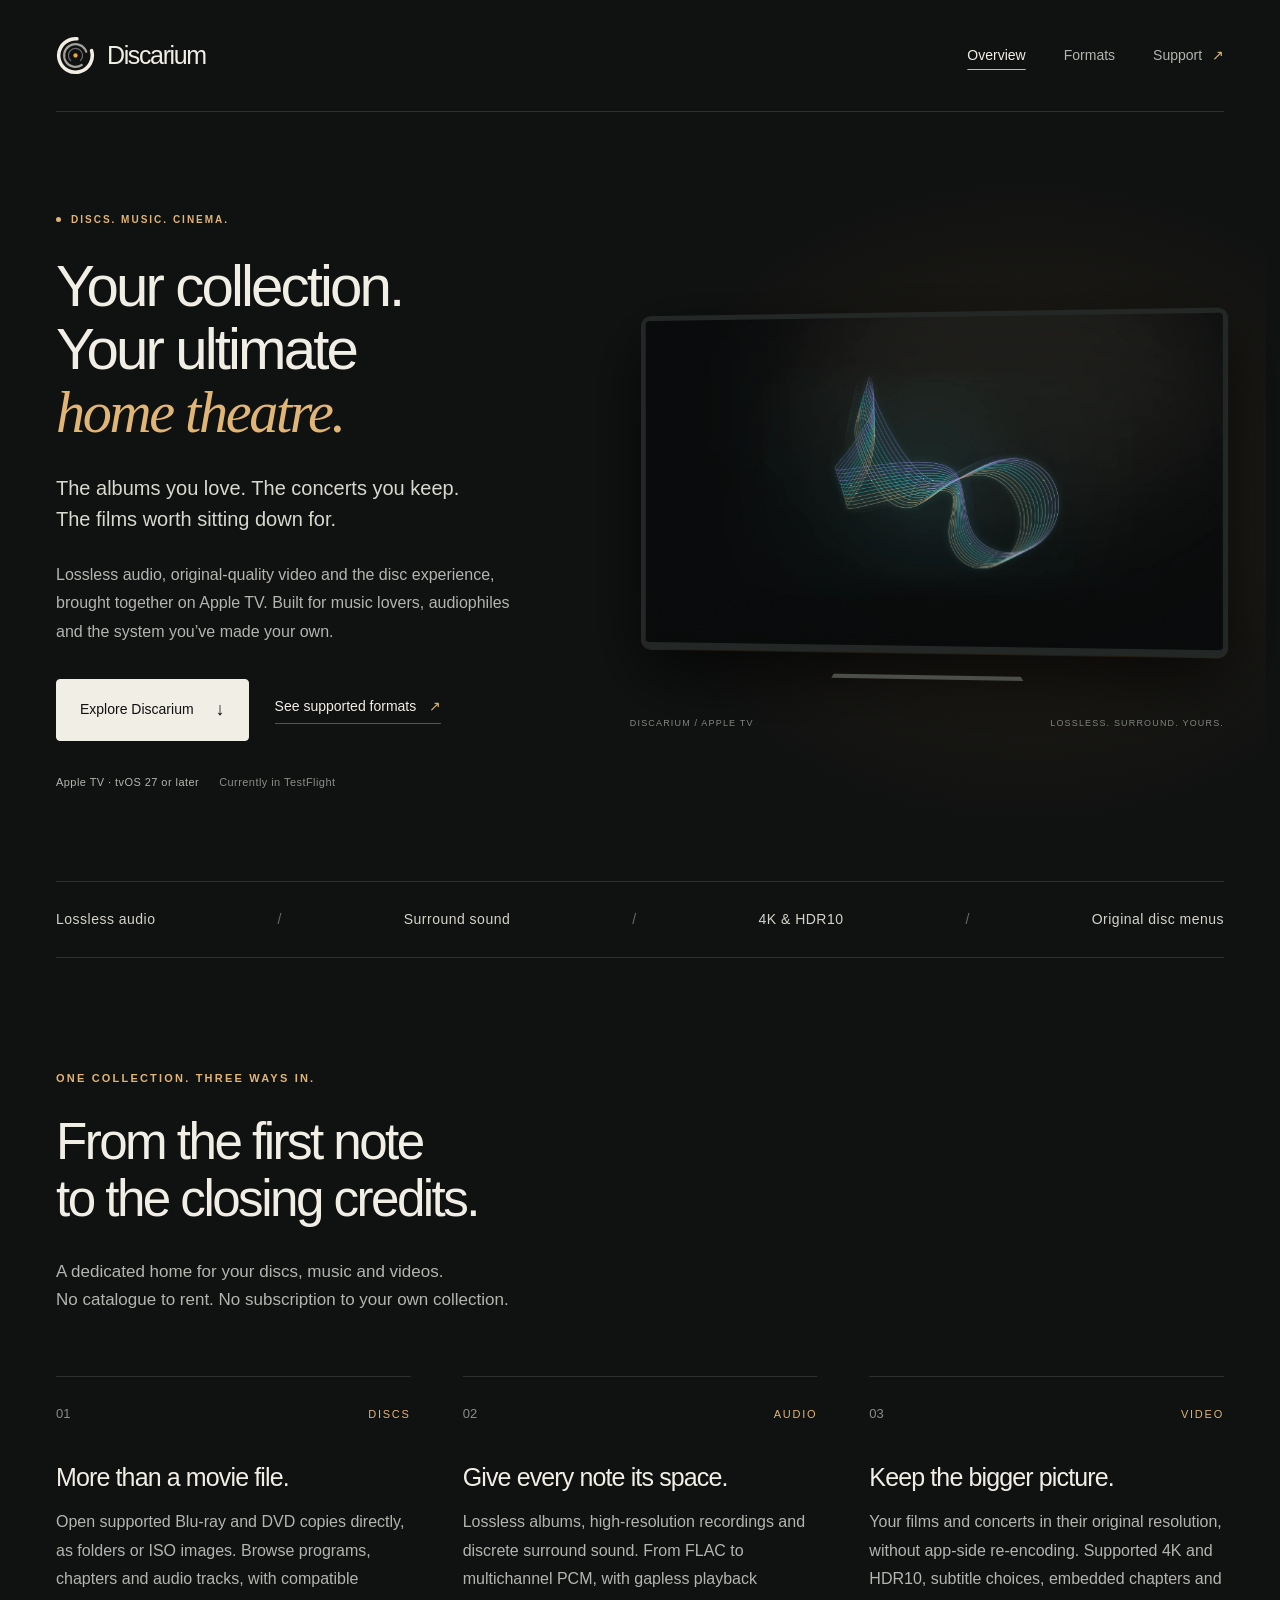
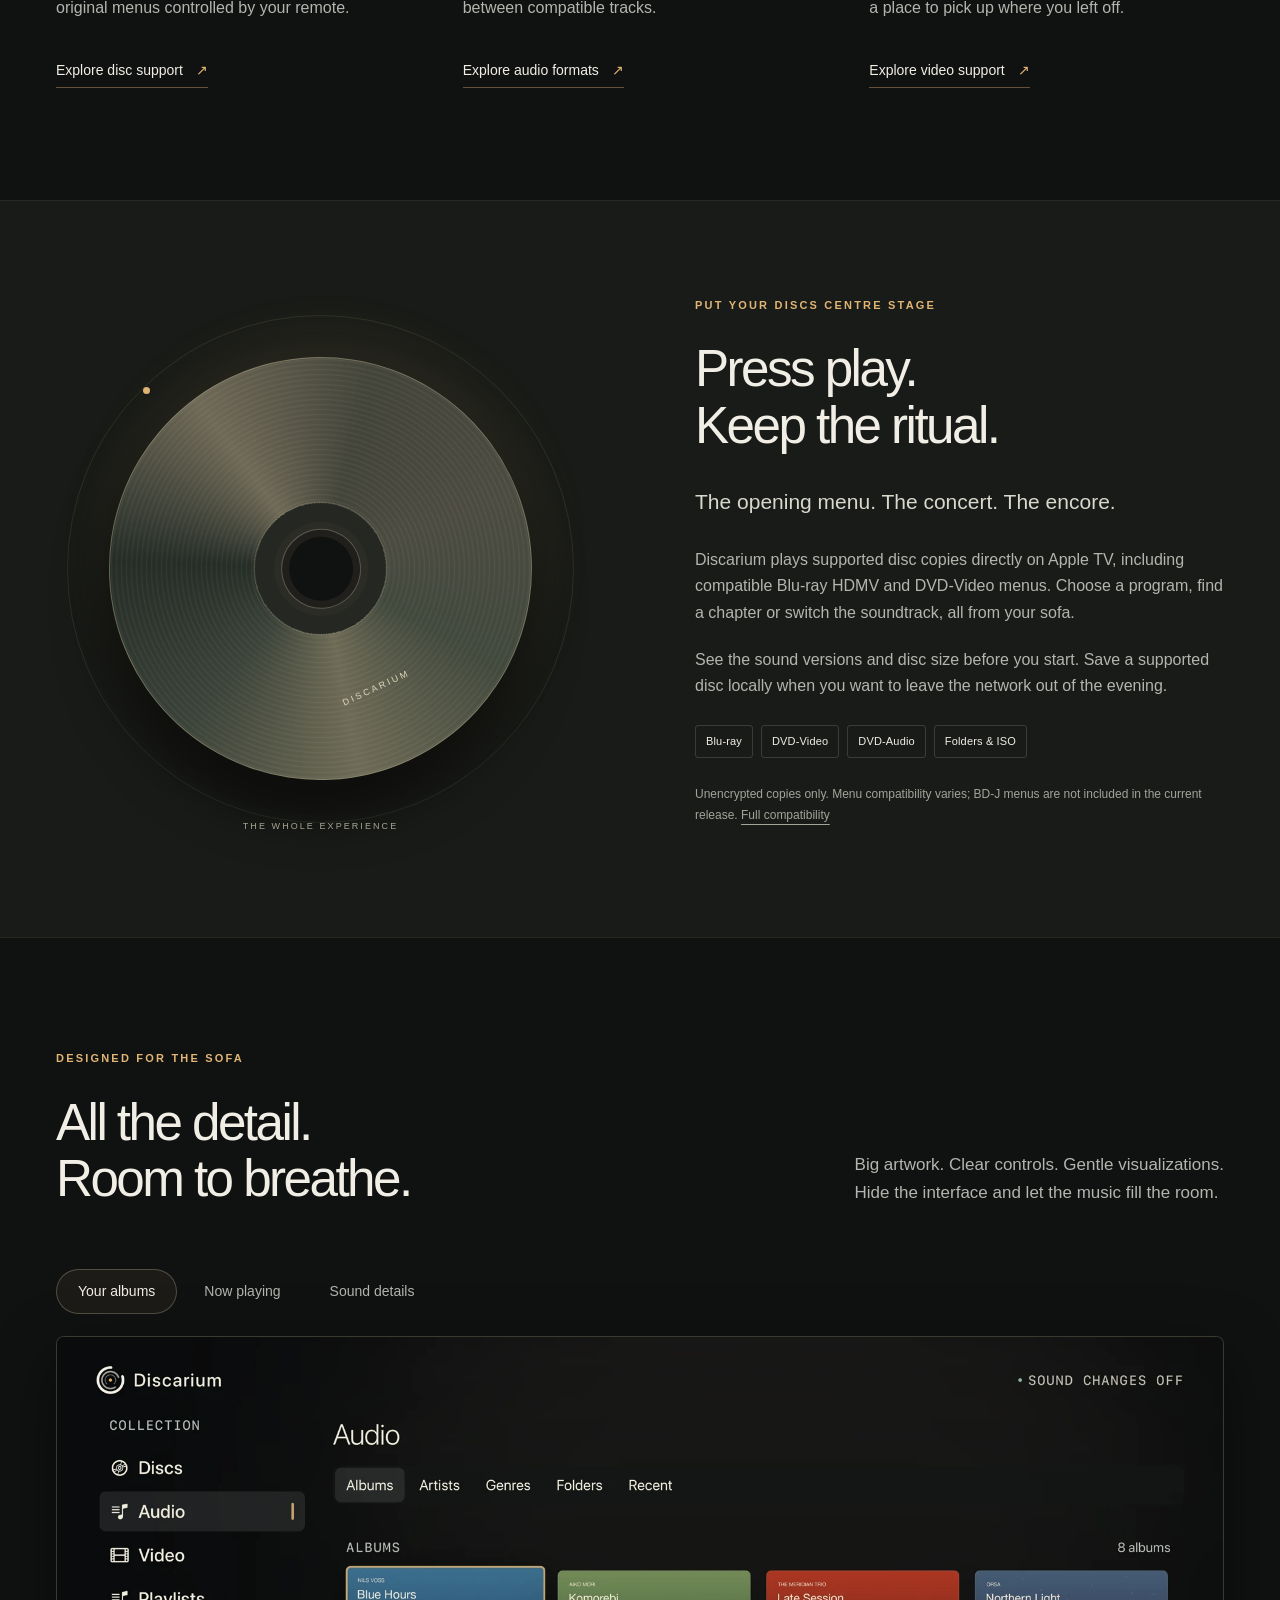
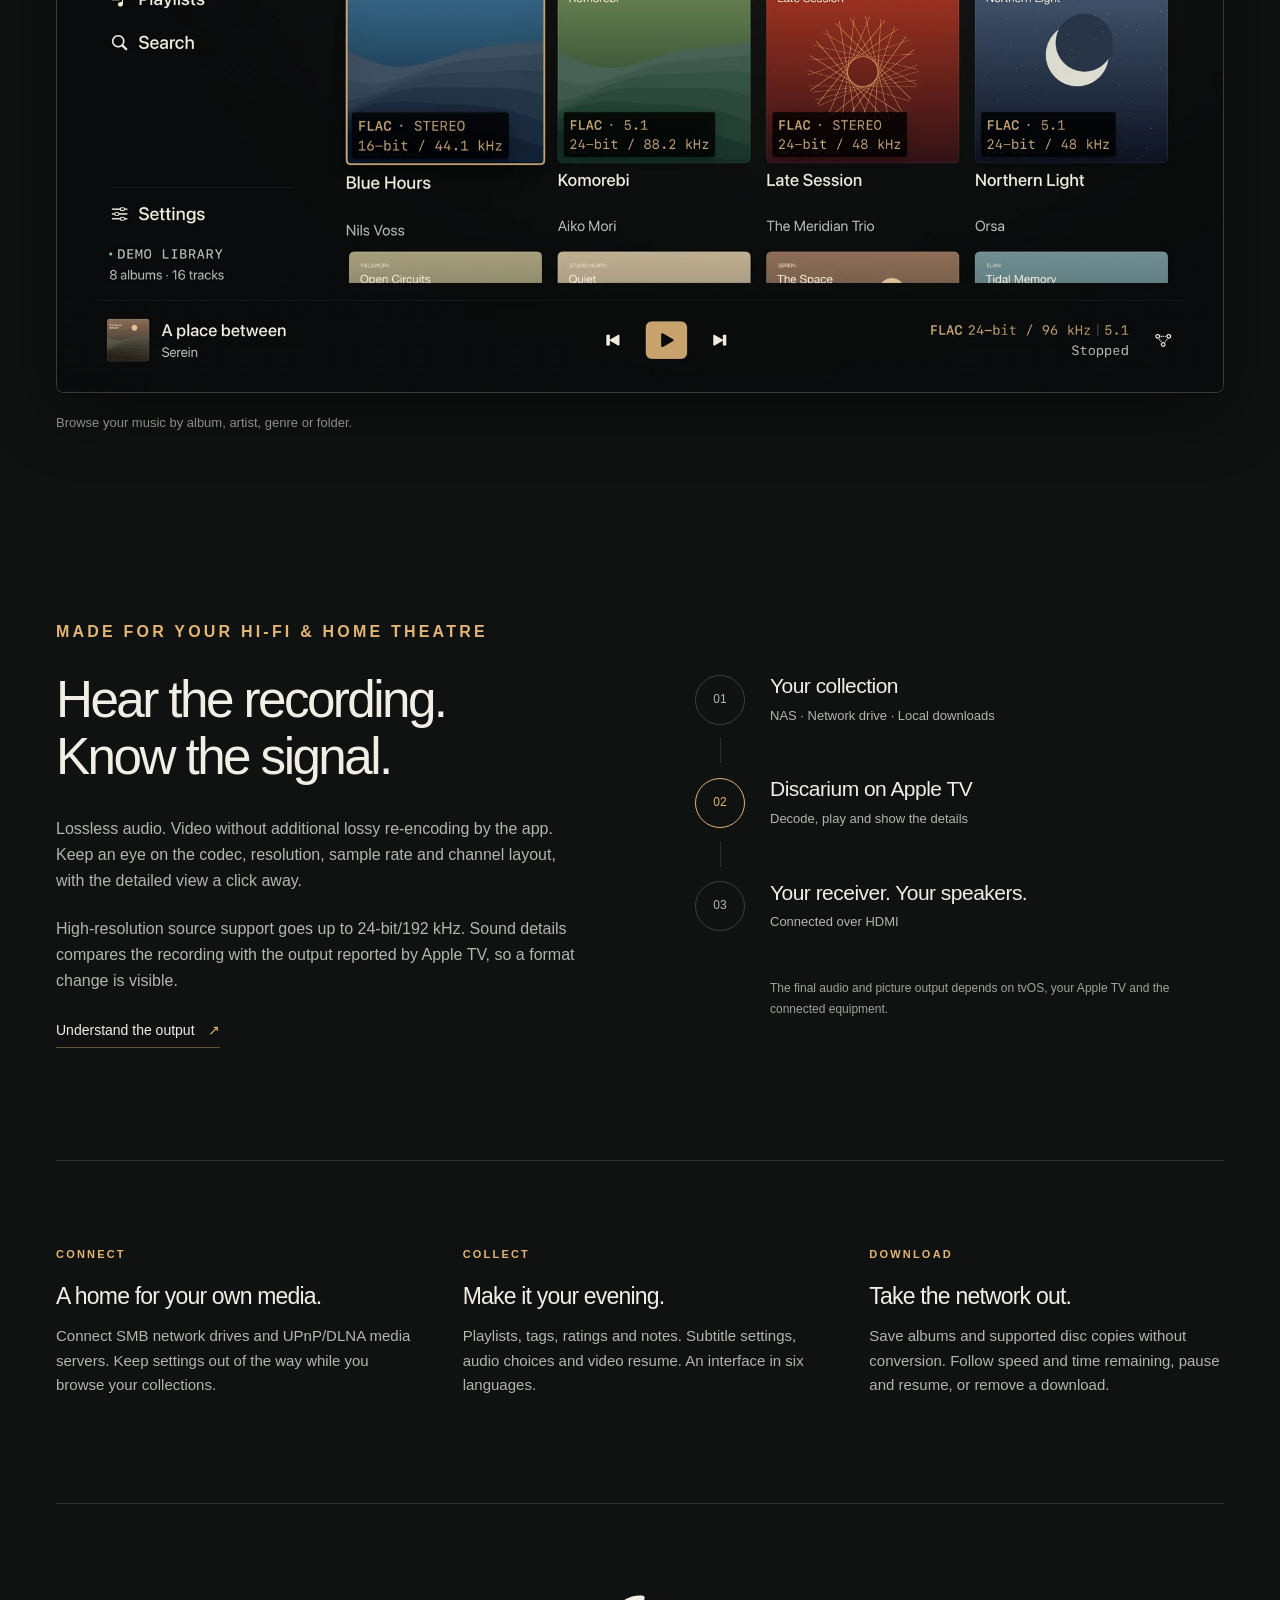
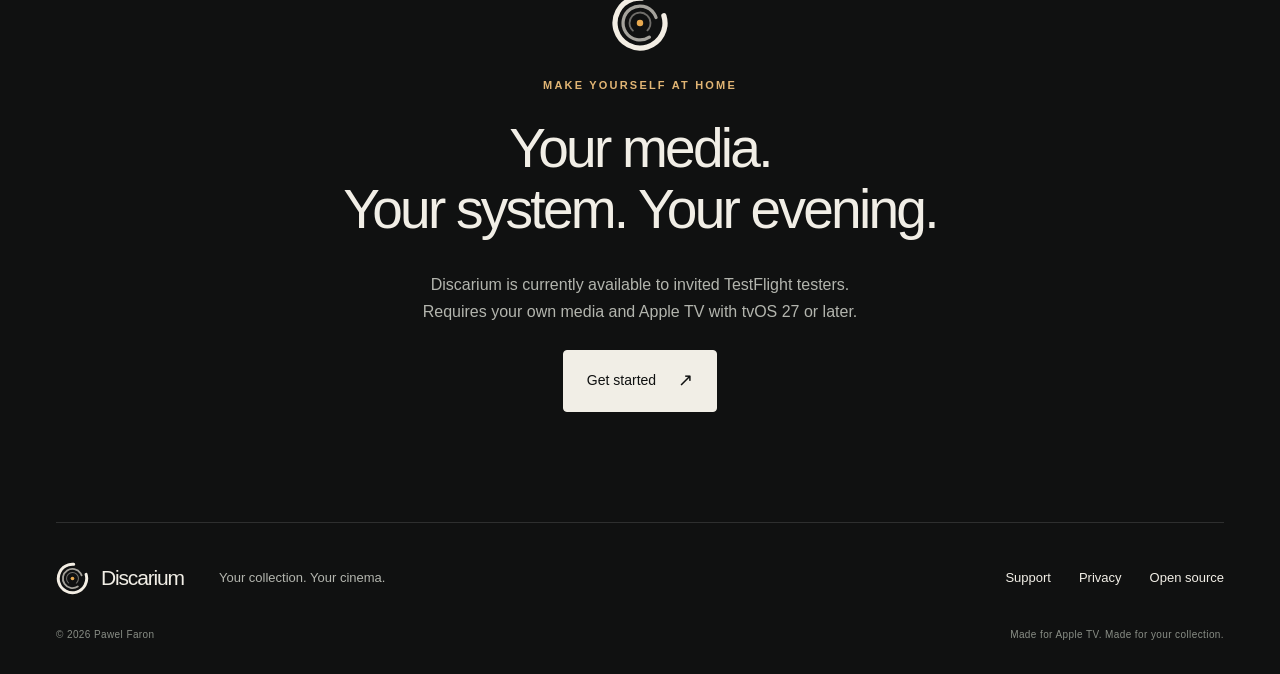
==== site/index.html @ db5a0a01 "Create Discarium product, support and privacy website for GitHub Pages" ====
<!doctype html>
<html lang="en">
<head>
  <meta charset="utf-8">
  <meta name="viewport" content="width=device-width, initial-scale=1">
  <meta name="color-scheme" content="dark">
  <meta name="theme-color" content="#101111">
  <title>Discarium — Your collection. Your ultimate home theatre.</title>
  <meta name="description" content="Lossless audio, original-quality video and compatible Blu-ray and DVD menus. Your own music and film collection, on Apple TV.">
  <link rel="canonical" href="https://pawelfaron.github.io/DiscariumWebPage/">
  <meta property="og:type" content="website">
  <meta property="og:site_name" content="Discarium">
  <meta property="og:title" content="Discarium — Your collection. Your ultimate home theatre.">
  <meta property="og:description" content="Lossless audio, original-quality video and compatible Blu-ray and DVD menus. Your own music and film collection, on Apple TV.">
  <meta property="og:url" content="https://pawelfaron.github.io/DiscariumWebPage/">
  <meta property="og:image" content="https://pawelfaron.github.io/DiscariumWebPage/assets/social.jpg">
  <meta property="og:image:width" content="1200">
  <meta property="og:image:height" content="630">
  <meta property="og:image:alt" content="Discarium. Your collection. Your ultimate home theatre.">
  <meta name="twitter:card" content="summary_large_image">
  <link rel="icon" href="assets/favicon.svg" type="image/svg+xml">
  <link rel="stylesheet" href="assets/site.css">
  <script src="assets/site.js" defer></script>
</head>
<body class="home">
  <a class="skip-link" href="#main">Skip to content</a>
  <header class="site-header wrap">
    <a class="brand" href="./" aria-label="Discarium home"><img src="assets/mark.svg" alt="" width="39" height="39"><span>Discarium</span></a>
    <nav aria-label="Main navigation">
      <a href="./" aria-current="page">Overview</a>
      <a href="compatibility.html">Formats</a>
      <a href="support.html">Support <span aria-hidden="true">↗</span></a>
    </nav>
  </header>
  <main id="main"><section class="hero wrap" aria-labelledby="hero-title">
  <div class="hero-copy">
    <p class="eyebrow">
      <span class="status-dot"></span> DISCS. MUSIC. CINEMA.
    </p>
    <h1 id="hero-title">
      Your collection.<br />Your ultimate<br /><em>home theatre.</em>
    </h1>
    <p class="hero-intro">
      The albums you love. The concerts you keep.<br class="desktop-break" />
      The films worth sitting down for.
    </p>
    <p class="hero-description">
      Lossless audio, original-quality video and the disc experience, brought
      together on Apple TV. Built for music lovers, audiophiles and the system
      you’ve made your own.
    </p>
    <div class="actions">
      <a class="button" href="#experience"
        >Explore Discarium <span aria-hidden="true">↓</span></a
      ><a class="text-link" href="compatibility.html"
        >See supported formats <span aria-hidden="true">↗</span></a
      >
    </div>
    <p class="platform">
      Apple TV · tvOS 27 or later <span>Currently in TestFlight</span>
    </p>
  </div>
  <div class="hero-visual">
    <div class="ambient" aria-hidden="true"></div>
    <figure class="television">
      <img
        src="assets/orbit.webp"
        width="1920"
        height="1080"
        fetchpriority="high"
        alt="Discarium on Apple TV, showing the flowing Orbit music visualization"
      />
    </figure>
    <div class="visual-caption">
      <span>DISCARIUM / APPLE TV</span><span>LOSSLESS. SURROUND. YOURS.</span>
    </div>
  </div>
</section>
<div class="format-strip wrap" aria-label="Feature highlights">
  <span>Lossless audio</span><i aria-hidden="true">/</i
  ><span>Surround sound</span><i aria-hidden="true">/</i><span>4K & HDR10</span
  ><i aria-hidden="true">/</i><span>Original disc menus</span>
</div>

<section
  class="section wrap"
  id="experience"
  aria-labelledby="experience-title"
>
  <div class="section-heading">
    <p class="eyebrow">ONE COLLECTION. THREE WAYS IN.</p>
    <h2 id="experience-title">
      From the first note<br />to the closing credits.
    </h2>
    <p>
      A dedicated home for your discs, music and videos.<br />No catalogue to
      rent. No subscription to your own collection.
    </p>
  </div>
  <div class="three-columns">
    <article class="feature">
      <div class="feature-top">
        <span class="number">01</span><span class="feature-type">DISCS</span>
      </div>
      <h3>More than a movie file.</h3>
      <p>
        Open supported Blu-ray and DVD copies directly, as folders or ISO
        images. Browse programs, chapters and audio tracks, with compatible
        original menus controlled by your remote.
      </p>
      <a class="text-link" href="compatibility.html#discs"
        >Explore disc support <span aria-hidden="true">↗</span></a
      >
    </article>
    <article class="feature">
      <div class="feature-top">
        <span class="number">02</span><span class="feature-type">AUDIO</span>
      </div>
      <h3>Give every note its space.</h3>
      <p>
        Lossless albums, high-resolution recordings and discrete surround sound.
        From FLAC to multichannel PCM, with gapless playback between compatible
        tracks.
      </p>
      <a class="text-link" href="compatibility.html#audio"
        >Explore audio formats <span aria-hidden="true">↗</span></a
      >
    </article>
    <article class="feature">
      <div class="feature-top">
        <span class="number">03</span><span class="feature-type">VIDEO</span>
      </div>
      <h3>Keep the bigger picture.</h3>
      <p>
        Your films and concerts in their original resolution, without app-side
        re-encoding. Supported 4K and HDR10, subtitle choices, embedded chapters
        and a place to pick up where you left off.
      </p>
      <a class="text-link" href="compatibility.html#video"
        >Explore video support <span aria-hidden="true">↗</span></a
      >
    </article>
  </div>
</section>

<section class="disc-feature" aria-labelledby="disc-title">
  <div class="wrap split">
    <div class="disc-art" aria-hidden="true">
      <div class="disc">
        <span class="disc-center"></span
        ><span class="disc-wordmark">DISCARIUM</span>
      </div>
      <span class="disc-orbit"></span
      ><span class="disc-small-label">THE WHOLE EXPERIENCE</span>
    </div>
    <div>
      <p class="eyebrow">PUT YOUR DISCS CENTRE STAGE</p>
      <h2 id="disc-title">Press play.<br />Keep the ritual.</h2>
      <p class="large-copy">The opening menu. The concert. The encore.</p>
      <p>
        Discarium plays supported disc copies directly on Apple TV, including
        compatible Blu-ray HDMV and DVD-Video menus. Choose a program, find a
        chapter or switch the soundtrack, all from your sofa.
      </p>
      <p>
        See the sound versions and disc size before you start. Save a supported
        disc locally when you want to leave the network out of the evening.
      </p>
      <div class="tags">
        <span>Blu-ray</span><span>DVD-Video</span><span>DVD-Audio</span
        ><span>Folders & ISO</span>
      </div>
      <p class="fine-print">
        Unencrypted copies only. Menu compatibility varies; BD-J menus are not
        included in the current release.
        <a href="compatibility.html#discs">Full compatibility</a>
      </p>
    </div>
  </div>
</section>

<section class="section wrap" aria-labelledby="gallery-title">
  <div class="section-heading gallery-heading">
    <div>
      <p class="eyebrow">DESIGNED FOR THE SOFA</p>
      <h2 id="gallery-title">All the detail.<br />Room to breathe.</h2>
    </div>
    <p>
      Big artwork. Clear controls. Gentle visualizations.<br />Hide the
      interface and let the music fill the room.
    </p>
  </div>
  <div class="gallery" data-gallery>
    <div class="gallery-controls" aria-label="App screenshots" hidden>
      <button
        type="button"
        data-gallery-image="assets/audio.webp"
        data-gallery-alt="Discarium’s Audio section with original demo albums and album artwork"
        data-gallery-caption="Browse your music by album, artist, genre or folder."
        aria-pressed="true"
      >
        Your albums
      </button>
      <button
        type="button"
        data-gallery-image="assets/player.webp"
        data-gallery-alt="Discarium’s music player, showing playback controls, a visualization and source and output audio information"
        data-gallery-caption="Playback, sound information and visualizations, together."
        aria-pressed="false"
      >
        Now playing
      </button>
      <button
        type="button"
        data-gallery-image="assets/details.webp"
        data-gallery-alt="Discarium’s Sound details view comparing the source format and output reported by Apple TV"
        data-gallery-caption="Compare the source with the output reported by tvOS. Your HDMI result depends on your equipment."
        aria-pressed="false"
      >
        Sound details
      </button>
    </div>
    <figure>
      <img
        id="gallery-image"
        src="assets/audio.webp"
        alt="Discarium’s Audio section with original demo albums and album artwork"
        width="1920"
        height="1080"
        loading="lazy"
      />
      <figcaption id="gallery-caption" aria-live="polite">
        Browse your music by album, artist, genre or folder.
      </figcaption>
    </figure>
  </div>
</section>

<section class="signal-section wrap" aria-labelledby="signal-title">
  <div class="split">
    <div>
      <p class="eyebrow">MADE FOR YOUR HI-FI & HOME THEATRE</p>
      <h2 id="signal-title">Hear the recording.<br />Know the signal.</h2>
      <p>
        Lossless audio. Video without additional lossy re-encoding by the app.
        Keep an eye on the codec, resolution, sample rate and channel layout,
        with the detailed view a click away.
      </p>
      <p>
        High-resolution source support goes up to 24-bit/192 kHz. Sound details
        compares the recording with the output reported by Apple TV, so a format
        change is visible.
      </p>
      <a class="text-link" href="compatibility.html#output"
        >Understand the output <span aria-hidden="true">↗</span></a
      >
    </div>
    <div
      class="signal-diagram"
      aria-label="Playback path: your collection, Discarium on Apple TV, HDMI receiver and speakers"
    >
      <div>
        <span class="signal-node">01</span>
        <div>
          <h3>Your collection</h3>
          <p>NAS · Network drive · Local downloads</p>
        </div>
      </div>
      <div>
        <span class="signal-node accent">02</span>
        <div>
          <h3>Discarium on Apple TV</h3>
          <p>Decode, play and show the details</p>
        </div>
      </div>
      <div>
        <span class="signal-node">03</span>
        <div>
          <h3>Your receiver. Your speakers.</h3>
          <p>Connected over HDMI</p>
        </div>
      </div>
      <p class="fine-print">
        The final audio and picture output depends on tvOS, your Apple TV and
        the connected equipment.
      </p>
    </div>
  </div>
</section>

<section class="section wrap smaller-section" aria-label="Collection features">
  <div class="three-columns compact-features">
    <article>
      <span class="eyebrow">CONNECT</span>
      <h3>A home for your own media.</h3>
      <p>
        Connect SMB network drives and UPnP/DLNA media servers. Keep settings
        out of the way while you browse your collections.
      </p>
    </article>
    <article>
      <span class="eyebrow">COLLECT</span>
      <h3>Make it your evening.</h3>
      <p>
        Playlists, tags, ratings and notes. Subtitle settings, audio choices and
        video resume. An interface in six languages.
      </p>
    </article>
    <article>
      <span class="eyebrow">DOWNLOAD</span>
      <h3>Take the network out.</h3>
      <p>
        Save albums and supported disc copies without conversion. Follow speed
        and time remaining, pause and resume, or remove a download.
      </p>
    </article>
  </div>
</section>

<section class="closing wrap">
  <img src="assets/mark.svg" alt="" width="58" height="58" />
  <p class="eyebrow">MAKE YOURSELF AT HOME</p>
  <h2>Your media.<br />Your system. Your evening.</h2>
  <p>
    Discarium is currently available to invited TestFlight testers.<br />Requires
    your own media and Apple TV with tvOS 27 or later.
  </p>
  <a class="button" href="support.html#get-started"
    >Get started <span aria-hidden="true">↗</span></a
  >
</section>
</main>
  <footer class="site-footer wrap">
    <div class="footer-top">
      <a class="brand" href="./"><img src="assets/mark.svg" alt="" width="33" height="33"><span>Discarium</span></a>
      <p>Your collection. Your cinema.</p>
      <nav aria-label="Footer navigation"><a href="support.html">Support</a><a href="privacy.html">Privacy</a><a href="source.html">Open source</a></nav>
    </div>
    <div class="footer-bottom"><span>© 2026 Pawel Faron</span><span>Made for Apple TV. Made for your collection.</span></div>
  </footer>
</body>
</html>
---- site/assets/site.css ----
/* Discarium: charcoal, warm silver and the amber centre of the approved mark. */
:root {
  color-scheme: dark;
  --bg: #101111;
  --panel: #171918;
  --ink: #f1eee6;
  --muted: #b3b5ae;
  --faint: #898e86;
  --accent: #e1b574;
  --line: #ffffff20;
  --max: 1280px;
}
* {
  box-sizing: border-box;
}
html {
  scroll-behavior: smooth;
  scroll-padding-top: 32px;
}
body {
  margin: 0;
  background: var(--bg);
  color: var(--ink);
  font-family: Inter, "Helvetica Neue", Arial, sans-serif;
  -webkit-font-smoothing: antialiased;
  font-size: 17px;
  line-height: 1.65;
}
a {
  color: inherit;
  text-decoration-thickness: 1px;
  text-underline-offset: 5px;
}
button {
  font: inherit;
}
button,
a,
summary {
  -webkit-tap-highlight-color: transparent;
}
a:hover {
  color: var(--accent);
}
:focus-visible {
  outline: 2px solid var(--accent);
  outline-offset: 6px;
  border-radius: 3px;
}
img {
  max-width: 100%;
  height: auto;
  display: block;
}
figure {
  margin: 0;
}
p {
  color: var(--muted);
  margin: 0 0 1.3em;
}
h1,
h2,
h3 {
  font-weight: 400;
  line-height: 1.1;
  letter-spacing: -0.05em;
  margin: 0 0 0.6em;
}
h1 {
  font-size: clamp(48px, 5.6vw, 80px);
}
h2 {
  font-size: clamp(36px, 4vw, 56px);
}
h3 {
  font-size: 26px;
  letter-spacing: -0.035em;
  line-height: 1.22;
}
em {
  font-family: Georgia, "Times New Roman", serif;
  font-weight: 400;
  color: var(--accent);
  letter-spacing: -0.04em;
}
strong {
  font-weight: 600;
  color: var(--ink);
}
.wrap {
  width: min(var(--max), calc(100% - 112px));
  margin-inline: auto;
}
.eyebrow {
  font-size: 11px;
  font-weight: 600;
  letter-spacing: 0.2em;
  line-height: 1.5;
  color: var(--accent);
  margin-bottom: 28px;
}
.skip-link {
  position: absolute;
  left: 20px;
  top: -100px;
  z-index: 10;
  padding: 12px 20px;
  background: var(--ink);
  color: var(--bg);
}
.skip-link:focus {
  top: 12px;
}
.site-header {
  min-height: 112px;
  display: flex;
  align-items: center;
  justify-content: space-between;
  gap: 28px;
  border-bottom: 1px solid var(--line);
}
.brand {
  display: inline-flex;
  align-items: center;
  gap: 12px;
  text-decoration: none;
  color: var(--ink);
  font-size: 25px;
  letter-spacing: -0.055em;
  font-weight: 500;
}
.brand img {
  flex-shrink: 0;
}
.site-header nav {
  display: flex;
  gap: 38px;
  font-size: 14px;
  align-items: center;
}
.site-header nav a {
  text-decoration: none;
  color: var(--muted);
}
.site-header nav a:hover,
.site-header nav a[aria-current="page"] {
  color: var(--ink);
}
.site-header nav a[aria-current="page"] {
  text-decoration: underline;
  text-underline-offset: 9px;
  text-decoration-color: var(--accent);
}
.site-header nav span {
  margin-left: 6px;
  color: var(--accent);
}
.hero {
  display: grid;
  grid-template-columns: 1fr 1.13fr;
  gap: 48px;
  align-items: center;
  padding-block: 100px 90px;
}
.hero h1 {
  font-size: clamp(48px, 4.55vw, 70px);
  line-height: 1.08;
  margin-bottom: 28px;
}
.hero .eyebrow {
  display: flex;
  align-items: center;
  gap: 10px;
  font-size: 10px;
}
.status-dot {
  display: inline-block;
  width: 5px;
  height: 5px;
  background: var(--accent);
  border-radius: 50%;
  flex-shrink: 0;
}
.hero-intro {
  font-size: 20px;
  color: #d7d8ce;
  line-height: 1.55;
}
.hero-description {
  max-width: 480px;
  font-size: 16px;
  line-height: 1.8;
}
.actions {
  display: flex;
  align-items: center;
  gap: 26px;
  flex-wrap: wrap;
  margin-block: 32px;
}
.button {
  display: inline-flex;
  align-items: center;
  justify-content: center;
  gap: 22px;
  padding: 15px 23px;
  min-height: 50px;
  background: var(--ink);
  border: 1px solid var(--ink);
  border-radius: 4px;
  color: var(--bg);
  font-size: 14px;
  font-weight: 500;
  text-decoration: none;
  transition:
    background 0.16s,
    border-color 0.16s;
}
.button:hover {
  color: var(--bg);
  background: var(--accent);
  border-color: var(--accent);
}
.button span {
  font-size: 18px;
}
.text-link {
  display: inline-flex;
  align-items: center;
  gap: 13px;
  font-size: 14px;
  text-decoration: none;
  border-bottom: 1px solid #e1b57466;
  padding-bottom: 5px;
}
.text-link span {
  color: var(--accent);
}
.platform {
  font-size: 11px;
  letter-spacing: 0.04em;
  margin-bottom: 0;
  display: flex;
  flex-wrap: wrap;
  gap: 8px 20px;
}
.platform span {
  color: var(--faint);
}
.hero-visual {
  position: relative;
  min-width: 0;
  padding-block: 70px 30px;
}
.ambient {
  position: absolute;
  inset: -20% -7%;
  background: radial-gradient(ellipse at 65% 50%, #a8834229, transparent 63%);
  pointer-events: none;
  z-index: -1;
}
.television {
  position: relative;
  border: 5px solid #232725;
  border-bottom-width: 7px;
  border-radius: 10px;
  box-shadow:
    0 25px 70px #000b,
    0 1px 0 #e1b57440;
  transform: perspective(1800px) rotateY(-9deg);
  background: #090c0a;
}
.television img {
  width: 100%;
  border-radius: 4px;
}
.television:after {
  content: "";
  display: block;
  position: absolute;
  bottom: -34px;
  left: 35%;
  right: 35%;
  height: 28px;
  border-bottom: 4px solid #4b4e49;
  transform: perspective(80px) rotateX(30deg);
}
.television figcaption {
  position: absolute;
  bottom: 7%;
  left: 0;
  right: 0;
  text-align: center;
  font-size: 9px;
  color: #d6d6cc;
  letter-spacing: 0.02em;
  display: flex;
  align-items: center;
  justify-content: center;
  gap: 8px;
}
.visual-caption {
  display: flex;
  justify-content: space-between;
  gap: 15px;
  margin-top: 63px;
  font-size: 9px;
  letter-spacing: 0.13em;
  color: var(--faint);
}
.format-strip {
  display: flex;
  justify-content: space-between;
  gap: 20px;
  align-items: center;
  padding-block: 26px;
  border-top: 1px solid var(--line);
  border-bottom: 1px solid var(--line);
  color: #d4d4ca;
  font-size: 14px;
  letter-spacing: 0.035em;
}
.format-strip i {
  color: #686e63;
  font-style: normal;
}
.section {
  padding-block: 112px;
}
.section-heading {
  margin-bottom: 62px;
}
.section-heading p:last-child {
  margin-top: 24px;
  font-size: 17px;
}
.three-columns {
  display: grid;
  grid-template-columns: repeat(3, 1fr);
  gap: 52px;
}
.feature {
  border-top: 1px solid var(--line);
  padding-top: 26px;
}
.feature-top {
  display: flex;
  justify-content: space-between;
  align-items: center;
  margin-bottom: 38px;
}
.number {
  font-size: 13px;
  color: var(--faint);
  font-variant-numeric: tabular-nums;
}
.feature-type {
  font-size: 11px;
  color: var(--accent);
  letter-spacing: 0.16em;
}
.feature h3 {
  font-size: 25px;
}
.feature p {
  font-size: 16px;
  line-height: 1.8;
}
.feature .text-link {
  margin-top: 15px;
}
.split {
  display: grid;
  grid-template-columns: 1fr 1fr;
  align-items: center;
  gap: 110px;
}
.disc-feature {
  padding-block: 96px;
  background: #191b18;
  border-block: 1px solid #c8b99a15;
  overflow: hidden;
}
.disc-feature .large-copy {
  font-size: 21px;
  color: #d9d8cd;
}
.disc-feature p {
  font-size: 16px;
}
.disc-feature .eyebrow {
  font-size: 11px;
}
.disc-art {
  position: relative;
  aspect-ratio: 1/1;
  display: grid;
  place-items: center;
  isolation: isolate;
}
.disc {
  position: relative;
  width: 80%;
  aspect-ratio: 1;
  display: grid;
  place-items: center;
  border-radius: 50%;
  background:
    radial-gradient(
      circle,
      transparent 0 10%,
      #a99e8650 10.1% 11%,
      transparent 11.1% 13%,
      #252722 13.1% 22%,
      #aaa08755 22.1% 22.4%,
      transparent 22.5%
    ),
    repeating-radial-gradient(
      circle,
      transparent 0 3px,
      #fff1 4px,
      transparent 5px
    ),
    conic-gradient(
      from 40deg,
      #43443a,
      #b5ae9555,
      #42493d,
      #eee4b466,
      #3c4339,
      #252d27,
      #bbaf8f88,
      #43443a
    );
  border: 1px solid #b1ab8b70;
  box-shadow:
    -16px 28px 50px #0009,
    10px -10px 55px #bdaa6320;
  transform: rotate(-25deg);
}
.disc-center {
  width: 19%;
  aspect-ratio: 1;
  border: 1px solid #afaa9577;
  border-radius: 50%;
  background: var(--bg);
  box-shadow:
    0 0 0 7px #d7c49a08,
    inset 0 0 0 7px #ccb88b15;
}
.disc-wordmark {
  position: absolute;
  bottom: 17%;
  font-size: 9px;
  letter-spacing: 0.28em;
  color: #ded7ba;
}
.disc-orbit {
  position: absolute;
  inset: 2%;
  border: 1px solid #aca17824;
  border-radius: 50%;
  z-index: -1;
}
.disc-orbit:before {
  content: "";
  position: absolute;
  width: 7px;
  height: 7px;
  left: 15%;
  top: 14%;
  border-radius: 50%;
  background: var(--accent);
}
.disc-small-label {
  position: absolute;
  bottom: 0;
  font-size: 9px;
  letter-spacing: 0.23em;
  color: #a5a590;
}
.tags {
  display: flex;
  flex-wrap: wrap;
  gap: 8px;
  margin: 26px 0;
}
.tags span {
  border: 1px solid #ffffff25;
  border-radius: 3px;
  padding: 6px 10px;
  font-size: 11px;
  letter-spacing: 0.015em;
}
.fine-print {
  font-size: 12px !important;
  line-height: 1.75;
  color: #a0a499;
}
.gallery-heading {
  display: flex;
  justify-content: space-between;
  align-items: flex-end;
  gap: 40px;
}
.gallery-heading h2 {
  margin-bottom: 0;
}
.gallery-heading > p {
  max-width: 440px;
  margin-bottom: 0;
}
.gallery-controls {
  display: flex;
  gap: 5px;
  align-items: center;
  margin-bottom: 22px;
  flex-wrap: wrap;
}
.gallery-controls[hidden] {
  display: none;
}
.gallery-controls button {
  background: transparent;
  border: 1px solid transparent;
  border-radius: 40px;
  cursor: pointer;
  color: var(--muted);
  padding: 10px 21px;
  font-size: 14px;
  min-height: 44px;
}
.gallery-controls button[aria-pressed="true"] {
  border-color: #d0c4a34d;
  color: var(--ink);
  background: #c8b57a10;
}
.gallery-controls button:hover {
  color: var(--accent);
}
.gallery figure {
  position: relative;
}
.gallery img {
  border: 1px solid #e9dfbe38;
  border-radius: 8px;
  box-shadow: 0 20px 65px #0007;
  width: 100%;
  background: #080b09;
  aspect-ratio: 16/9;
}
.gallery figcaption {
  margin-top: 19px;
  font-size: 13px;
  color: var(--faint);
  min-height: 44px;
}
.signal-section {
  padding-block: 40px 100px;
  border-bottom: 1px solid var(--line);
}
.signal-section p {
  font-size: 16px;
}
.signal-diagram {
  padding: 40px 0;
}
.signal-diagram > div {
  display: flex;
  align-items: center;
  gap: 25px;
  position: relative;
  padding: 25px 0;
}
.signal-diagram > div + div:before {
  content: "";
  width: 1px;
  height: 25px;
  background: var(--line);
  position: absolute;
  left: 25px;
  top: -13px;
}
.signal-node {
  border: 1px solid #bcb9a245;
  border-radius: 50%;
  width: 50px;
  height: 50px;
  display: grid;
  place-items: center;
  font-size: 12px;
  color: var(--muted);
  flex-shrink: 0;
}
.signal-node.accent {
  border-color: var(--accent);
  color: var(--accent);
}
.signal-diagram h3 {
  font-size: 21px;
  letter-spacing: -0.025em;
  margin-bottom: 6px;
}
.signal-diagram p {
  font-size: 13px;
  margin: 0;
}
.signal-diagram .fine-print {
  padding-left: 75px;
  margin-top: 20px;
}
.smaller-section {
  padding-block: 85px;
}
.compact-features h3 {
  font-size: 23px;
}
.compact-features p {
  font-size: 15px;
}
.compact-features .eyebrow {
  display: block;
  margin-bottom: 20px;
}
.closing {
  text-align: center;
  padding: 90px 24px 110px;
  border-top: 1px solid var(--line);
}
.closing img {
  margin: 0 auto 25px;
}
.closing .eyebrow {
  margin-bottom: 25px;
}
.closing h2 {
  font-size: clamp(38px, 4.3vw, 62px);
}
.closing p:not(.eyebrow) {
  font-size: 16px;
  margin-block: 25px;
}
.site-footer {
  border-top: 1px solid var(--line);
  padding-block: 38px 30px;
}
.footer-top {
  display: flex;
  align-items: center;
  gap: 35px;
  flex-wrap: wrap;
}
.footer-top .brand {
  font-size: 21px;
}
.footer-top p {
  font-size: 13px;
  margin: 0;
}
.footer-top nav {
  margin-left: auto;
  display: flex;
  gap: 28px;
  font-size: 13px;
}
.footer-top nav a {
  text-decoration: none;
}
.footer-bottom {
  display: flex;
  justify-content: space-between;
  flex-wrap: wrap;
  gap: 12px;
  color: var(--faint);
  font-size: 10px;
  letter-spacing: 0.04em;
  margin-top: 32px;
}
/* Public support and policy pages use the same legible, quiet type system. */
.page-heading {
  padding-block: 86px 68px;
  border-bottom: 1px solid var(--line);
}
.page-heading h1 {
  font-size: clamp(48px, 5.7vw, 78px);
}
.page-heading > p:not(.eyebrow):not(.fine-print) {
  font-size: 20px;
  max-width: 780px;
}
.page-heading .actions {
  margin-bottom: 0;
}
.document-layout {
  display: grid;
  grid-template-columns: 230px minmax(0, 1fr);
  gap: 70px;
  padding-block: 68px 100px;
}
.on-this-page {
  display: flex;
  flex-direction: column;
  align-items: flex-start;
  gap: 16px;
  position: sticky;
  top: 32px;
  align-self: start;
  font-size: 14px;
}
.on-this-page .eyebrow {
  margin-bottom: 10px;
}
.on-this-page a {
  text-decoration: none;
  color: var(--muted);
}
.on-this-page a:hover {
  color: var(--accent);
}
.document-body {
  max-width: 870px;
  min-width: 0;
}
.document-body section {
  margin-bottom: 64px;
  scroll-margin-top: 30px;
}
.document-body section:last-child {
  margin-bottom: 0;
}
.document-body h2,
.prose h2 {
  font-size: 32px;
  letter-spacing: -0.04em;
  line-height: 1.2;
}
.document-body p,
.document-body li,
.prose p {
  font-size: 16px;
  line-height: 1.8;
}
.document-body h3 {
  font-size: 20px;
  letter-spacing: -0.02em;
  line-height: 1.3;
}
.document-body li {
  color: var(--muted);
  margin-bottom: 12px;
  padding-left: 6px;
}
.document-body ul {
  padding-left: 20px;
}
.document-body a:not(.button),
.prose a:not(.button) {
  color: var(--accent);
}
.contact-block {
  border-bottom: 1px solid var(--line);
  padding-bottom: 35px;
}
.contact-email {
  display: inline-block;
  font-size: clamp(21px, 3vw, 32px);
  line-height: 1.4;
  letter-spacing: -0.02em;
  overflow-wrap: anywhere;
  margin: 6px 0 22px;
  text-decoration-color: #e1b57460;
}
.steps {
  padding-left: 25px;
  margin-block: 28px;
}
.steps li {
  padding-left: 14px;
  margin-bottom: 28px;
}
.steps li::marker {
  color: var(--accent);
}
.note {
  padding: 20px 24px;
  border-left: 2px solid var(--accent);
  background: #e1b57408;
}
.document-body details {
  border-bottom: 1px solid var(--line);
  padding-block: 19px;
}
.document-body summary {
  cursor: pointer;
  font-size: 17px;
  color: var(--ink);
  padding-right: 20px;
}
.document-body summary::marker {
  color: var(--accent);
  font-size: 12px;
}
.document-body details p {
  margin: 20px 0 0 20px;
}
.document-body details[open] {
  padding-bottom: 25px;
}
.table-scroll {
  overflow-x: auto;
  border: 1px solid var(--line);
  border-radius: 4px;
  margin: 28px 0;
  max-width: 100%;
}
table {
  width: 100%;
  border-collapse: collapse;
  text-align: left;
  font-size: 14px;
}
caption {
  text-align: left;
  padding: 17px 20px;
  font-size: 12px;
  color: var(--muted);
  background: #c7b27508;
  letter-spacing: 0.05em;
}
th,
td {
  padding: 19px 20px;
  vertical-align: top;
  border-top: 1px solid var(--line);
  line-height: 1.65;
}
thead th {
  font-size: 12px;
  color: var(--accent);
  font-weight: 500;
}
tbody th {
  width: 34%;
  font-weight: 500;
  color: var(--ink);
  min-width: 130px;
}
td {
  color: var(--muted);
}
.prose {
  max-width: 900px;
  padding-block: 65px 100px;
}
.prose section {
  margin-bottom: 55px;
}
.prose .button {
  margin: 5px 0 25px;
}
.contact-pending {
  color: var(--accent);
  border: 1px dashed var(--accent);
  padding: 15px;
}
@media (min-width: 1600px) {
  .hero {
    gap: 68px;
    padding-block: 115px;
  }
  .hero h1 {
    font-size: 74px;
  }
  .hero-visual {
    margin-right: -45px;
  }
}
@media (max-width: 1100px) {
  .wrap {
    width: calc(100% - 72px);
  }
  .hero {
    gap: 24px;
    padding-block: 70px;
  }
  .hero h1 {
    font-size: 52px;
  }
  .hero .eyebrow {
    font-size: 9px;
  }
  .hero-description {
    font-size: 15px;
  }
  .hero-intro {
    font-size: 18px;
  }
  .hero .actions {
    gap: 18px;
  }
  .television figcaption {
    font-size: 8px;
  }
  .visual-caption {
    font-size: 8px;
    flex-wrap: wrap;
    justify-content: center;
  }
  .three-columns {
    gap: 30px;
  }
  .feature h3 {
    font-size: 23px;
  }
  .split {
    gap: 60px;
  }
  .gallery-heading {
    align-items: flex-start;
    flex-direction: column;
    gap: 15px;
  }
  .document-layout {
    grid-template-columns: 180px minmax(0, 1fr);
    gap: 40px;
  }
}
@media (max-width: 760px) {
  .wrap {
    width: calc(100% - 40px);
  }
  .site-header {
    min-height: 90px;
    gap: 18px;
  }
  .brand {
    font-size: 22px;
    gap: 8px;
  }
  .brand img {
    width: 31px;
  }
  .site-header nav {
    gap: 18px;
    font-size: 12px;
  }
  .site-header nav a:first-child {
    display: none;
  }
  .site-header nav span {
    display: none;
  }
  .hero {
    grid-template-columns: 1fr;
    padding-block: 58px 48px;
    gap: 0;
  }
  .hero h1 {
    font-size: clamp(45px, 9.3vw, 66px);
    line-height: 1.05;
  }
  .hero .eyebrow {
    font-size: 9px;
    margin-bottom: 25px;
    letter-spacing: 0.14em;
  }
  .hero-description {
    max-width: 540px;
    font-size: 16px;
  }
  .hero-intro {
    font-size: 18px;
  }
  .actions {
    gap: 20px;
  }
  .hero-visual {
    padding-block: 45px 0;
    margin: 0 2px;
  }
  .television {
    transform: none;
    border-width: 4px;
  }
  .television figcaption {
    font-size: 9px;
  }
  .visual-caption {
    margin-top: 47px;
    justify-content: space-between;
    gap: 10px;
  }
  .platform {
    font-size: 10px;
  }
  .format-strip {
    display: grid;
    grid-template-columns: 1fr 1fr;
    padding-block: 24px;
    gap: 15px;
    font-size: 12px;
  }
  .format-strip i {
    display: none;
  }
  .format-strip span:before {
    content: "·";
    color: var(--accent);
    margin-right: 10px;
  }
  .section {
    padding-block: 65px;
  }
  .section-heading {
    margin-bottom: 36px;
  }
  .section-heading p:last-child {
    font-size: 16px;
  }
  h2 {
    font-size: 38px;
  }
  .three-columns {
    grid-template-columns: 1fr;
    gap: 36px;
  }
  .feature-top {
    margin-bottom: 23px;
  }
  .feature h3 {
    font-size: 25px;
  }
  .feature p {
    margin-bottom: 12px;
  }
  .feature .text-link {
    margin-top: 5px;
  }
  .split {
    grid-template-columns: 1fr;
    gap: 30px;
  }
  .disc-feature {
    padding-block: 45px 65px;
  }
  .disc-art {
    width: min(80%, 380px);
    margin: auto;
  }
  .disc-feature .split > div:nth-child(2) {
    padding-top: 18px;
  }
  .disc-feature .eyebrow {
    font-size: 10px;
  }
  .disc-wordmark {
    font-size: 8px;
  }
  .disc-small-label {
    font-size: 8px;
  }
  .gallery-controls button {
    padding: 10px 16px;
    font-size: 13px;
  }
  .gallery-controls {
    gap: 0;
    margin-bottom: 18px;
  }
  .gallery figcaption {
    font-size: 12px;
  }
  .signal-section {
    padding-block: 10px 55px;
  }
  .signal-diagram {
    padding-block: 5px;
  }
  .signal-diagram h3 {
    font-size: 20px;
  }
  .compact-features {
    gap: 28px;
  }
  .compact-features article {
    border-top: 1px solid var(--line);
    padding-top: 26px;
  }
  .smaller-section {
    padding-top: 32px;
  }
  .closing {
    padding-block: 60px 70px;
  }
  .closing h2 {
    font-size: 40px;
  }
  .closing p:not(.eyebrow) {
    font-size: 15px;
  }
  .footer-top {
    gap: 18px;
  }
  .footer-top p {
    margin-left: auto;
    font-size: 11px;
  }
  .footer-top nav {
    width: 100%;
    margin: 12px 0 0;
    gap: 24px;
  }
  .footer-bottom {
    font-size: 9px;
  }
  .page-heading {
    padding-block: 55px 36px;
  }
  .page-heading h1 {
    font-size: 50px;
  }
  .page-heading > p:not(.eyebrow):not(.fine-print) {
    font-size: 17px;
  }
  .document-layout {
    display: block;
    padding-block: 30px 55px;
  }
  .on-this-page {
    position: static;
    display: flex;
    flex-direction: row;
    flex-wrap: wrap;
    gap: 10px 20px;
    border-bottom: 1px solid var(--line);
    padding-bottom: 28px;
    margin-bottom: 40px;
    font-size: 12px;
  }
  .on-this-page .eyebrow {
    width: 100%;
    margin-bottom: 4px;
  }
  .document-body h2,
  .prose h2 {
    font-size: 28px;
  }
  .document-body section {
    margin-bottom: 45px;
  }
  .document-body p,
  .document-body li,
  .prose p {
    font-size: 15px;
  }
  .document-body summary {
    font-size: 16px;
  }
  .document-body details p {
    margin-left: 0;
  }
  .document-body .contact-email {
    font-size: 29px;
  }
  th,
  td {
    padding: 15px 13px;
    font-size: 13px;
  }
  tbody th {
    min-width: 106px;
    width: 33%;
  }
  .prose {
    padding-block: 45px 55px;
  }
}
@media (max-width: 380px) {
  .site-header nav {
    gap: 13px;
  }
  .brand {
    font-size: 20px;
  }
  .wrap {
    width: calc(100% - 32px);
  }
  .hero h1 {
    font-size: 43px;
  }
  .hero .eyebrow {
    font-size: 8px;
  }
  .hero .actions {
    align-items: flex-start;
    flex-direction: column;
  }
  .footer-top p {
    margin-left: 0;
  }
  .gallery-controls button {
    padding: 9px 11px;
    font-size: 12px;
  }
}
@media (prefers-reduced-motion: reduce) {
  html {
    scroll-behavior: auto;
  }
  *,
  *:before,
  *:after {
    animation: none !important;
    transition: none !important;
  }
}
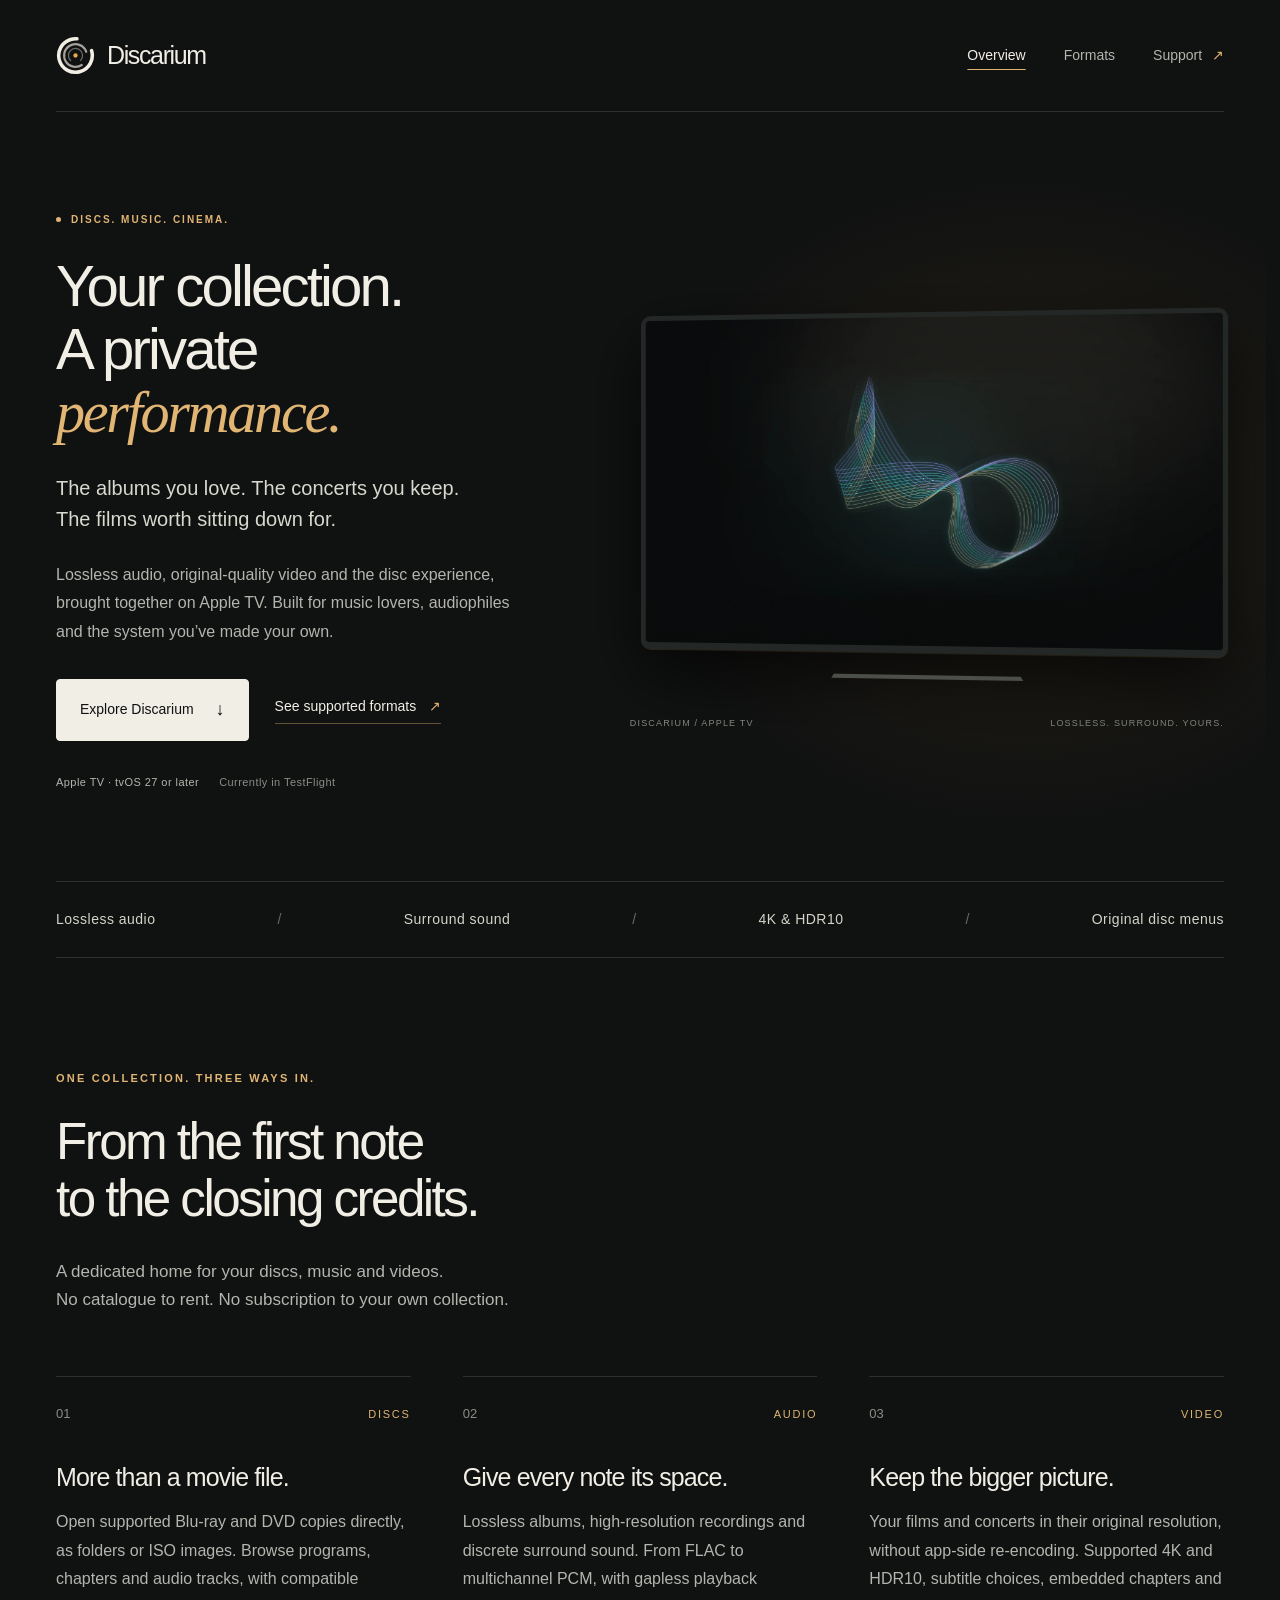
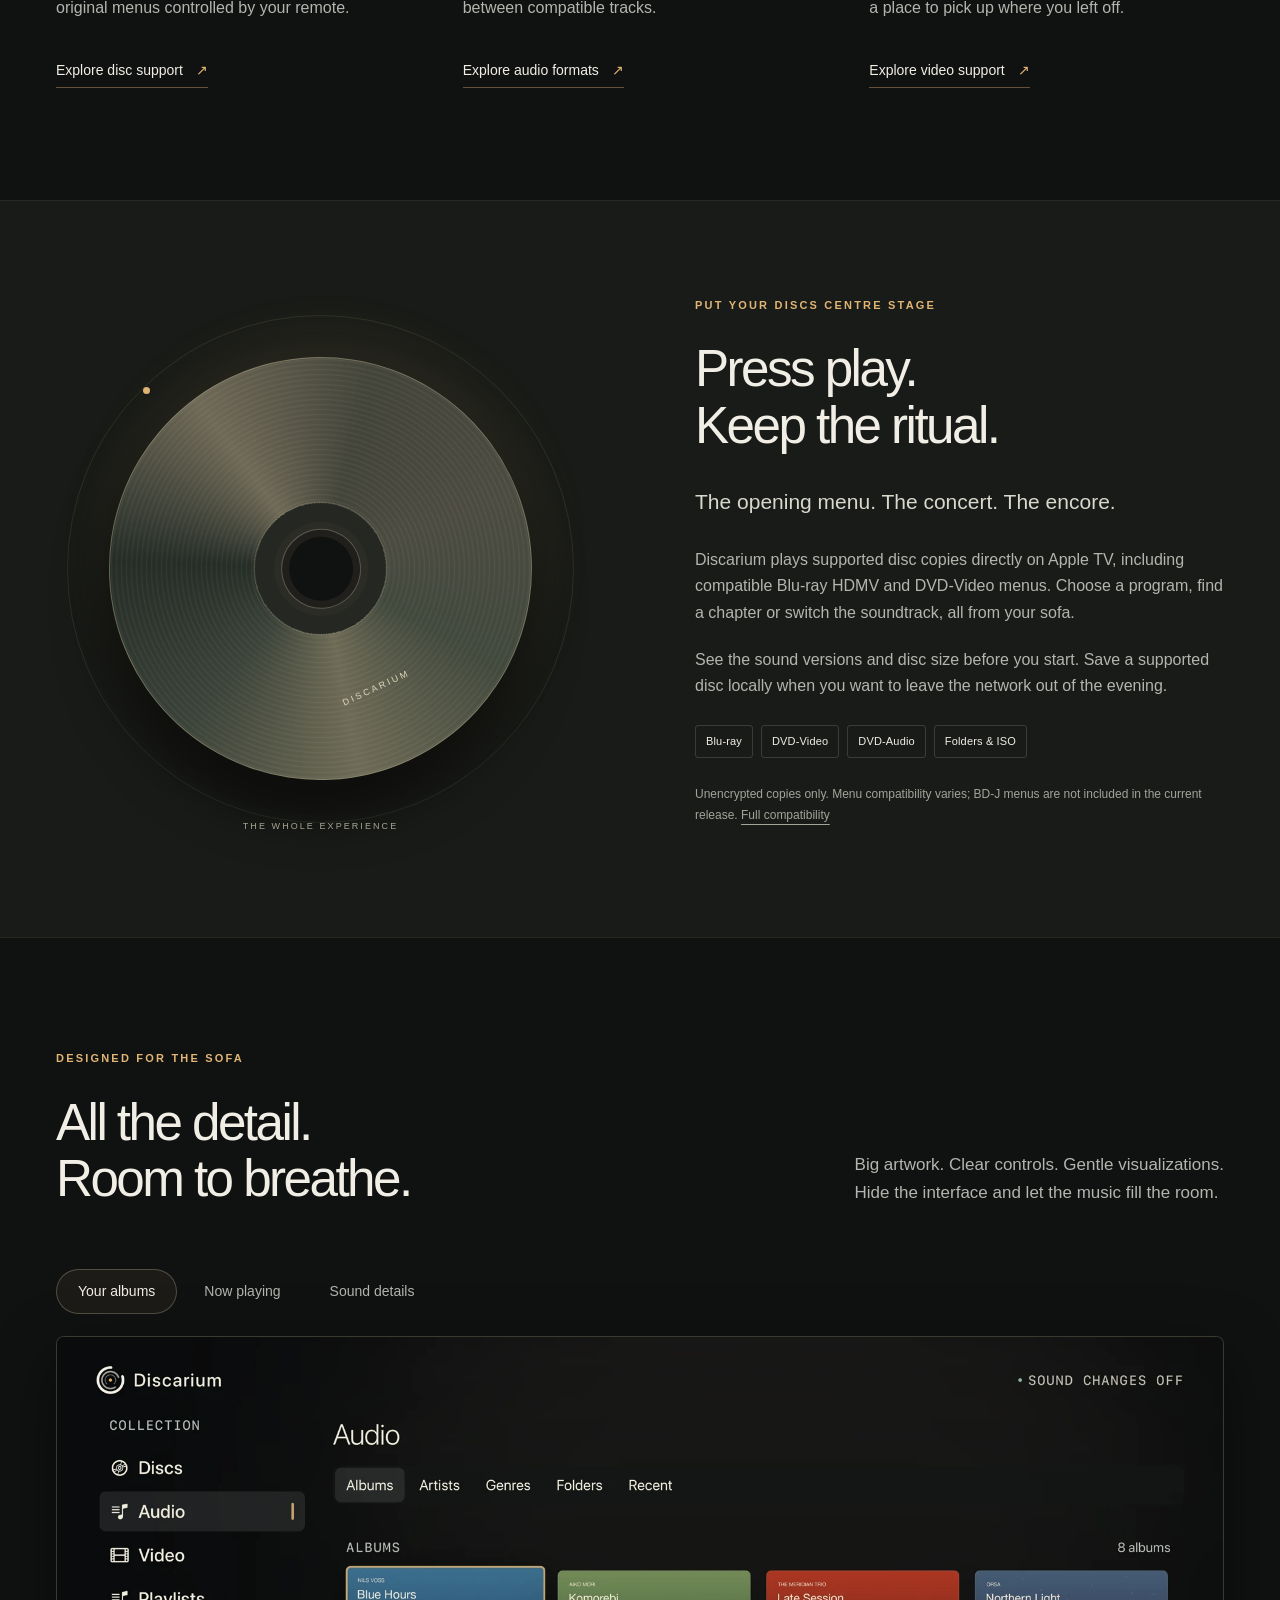
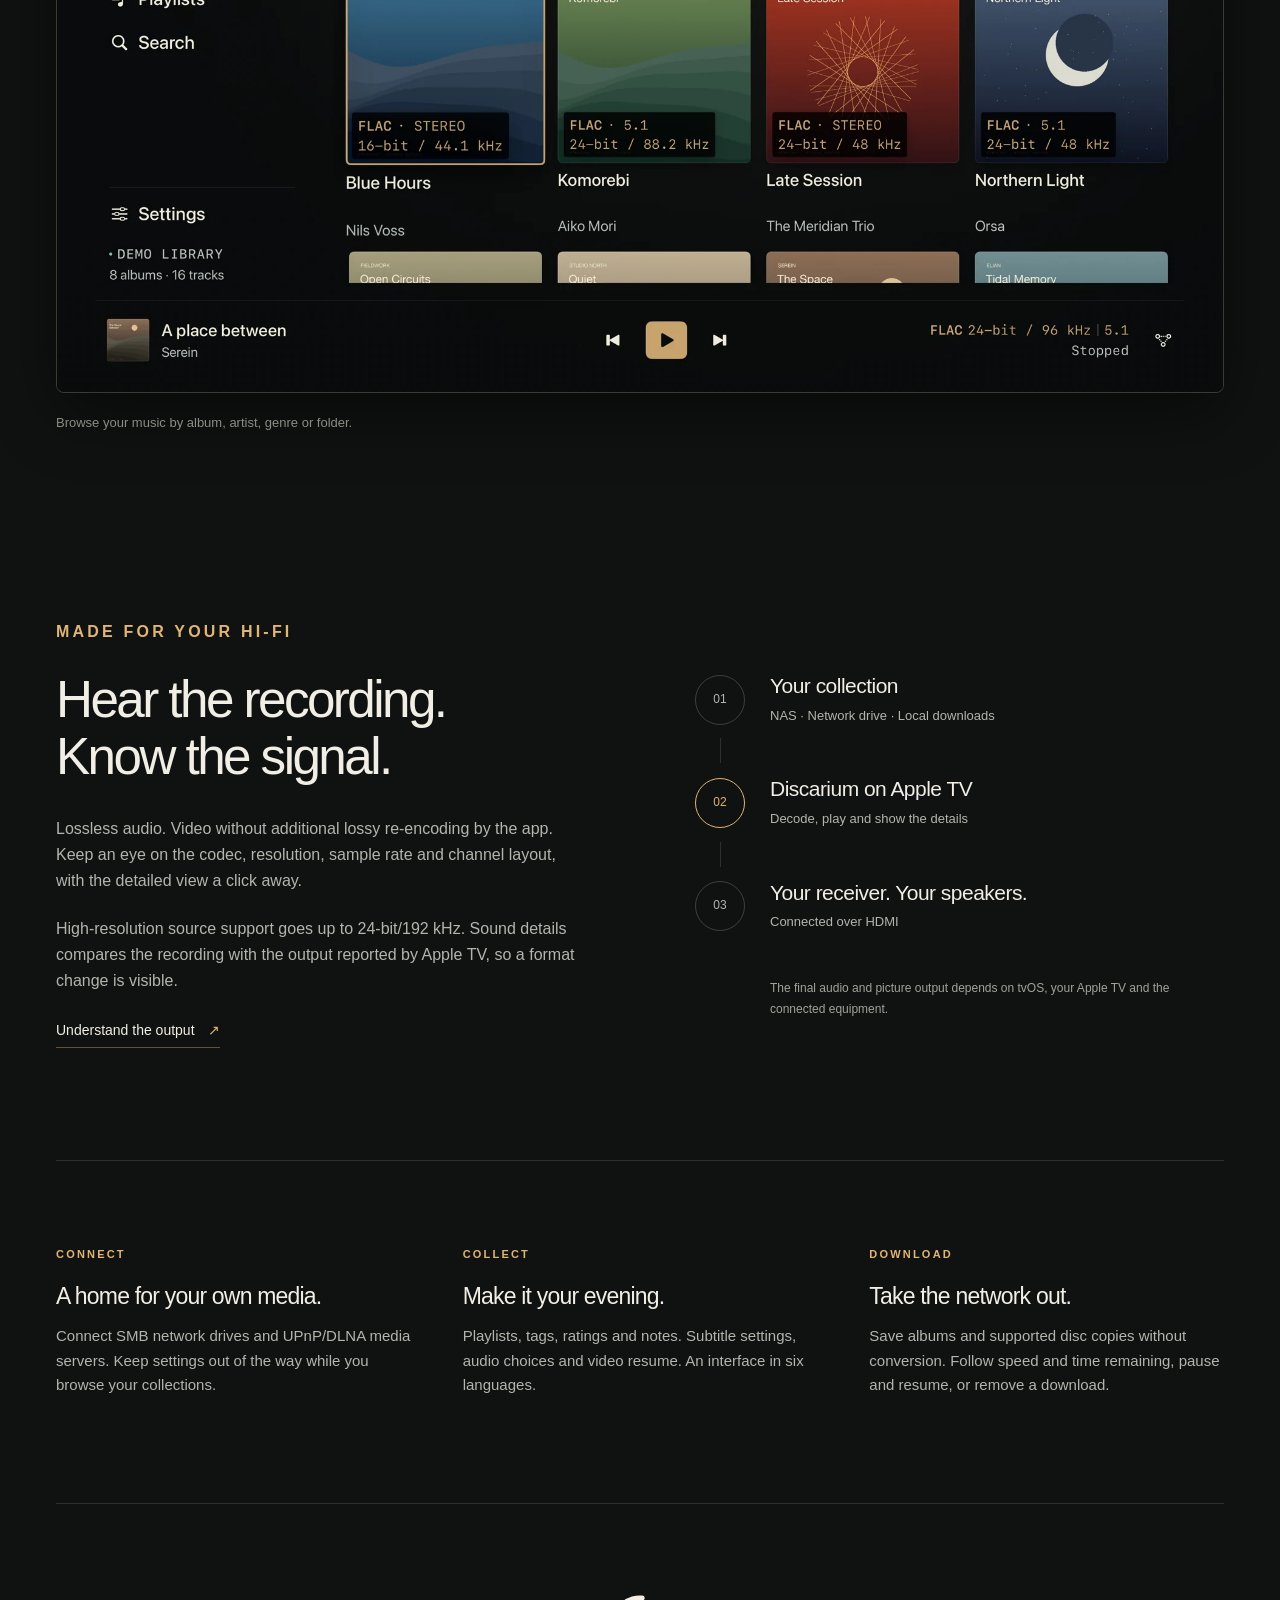
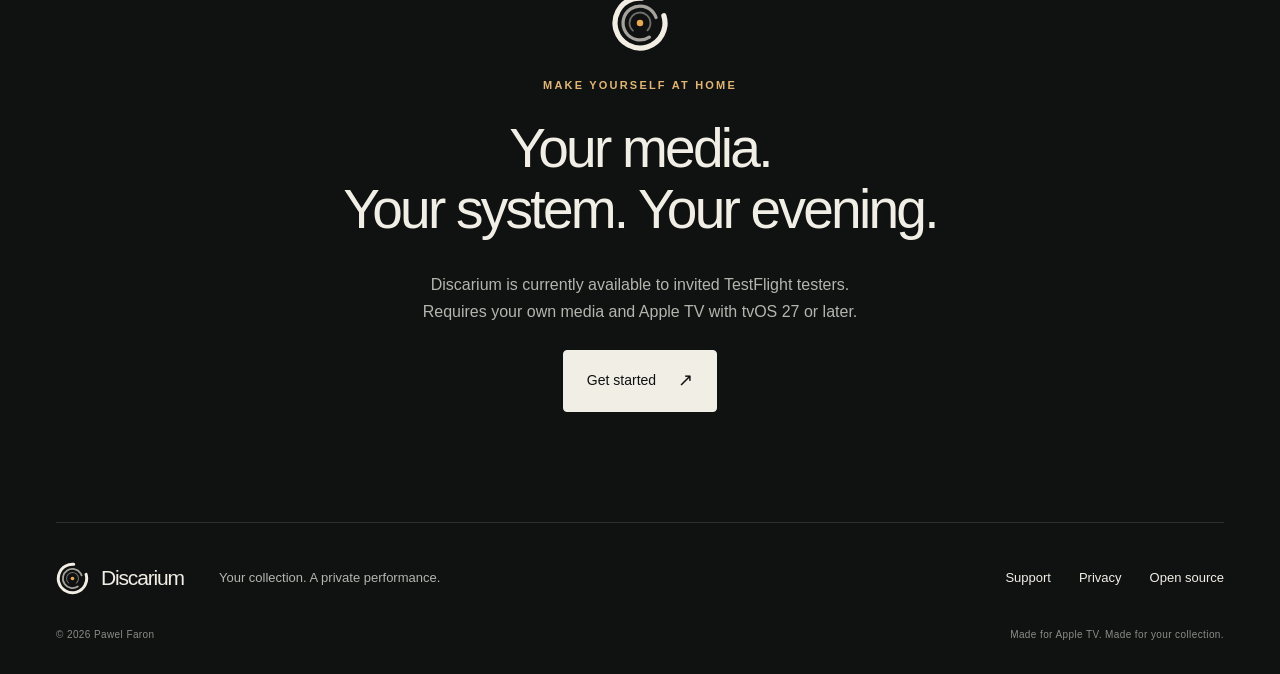
==== commit bc92bc04: "Adopt Your collection. A private performance. tagline" ====
--- a/site/index.html
+++ b/site/index.html
@@ -5,18 +5,18 @@
   <meta name="viewport" content="width=device-width, initial-scale=1">
   <meta name="color-scheme" content="dark">
   <meta name="theme-color" content="#101111">
-  <title>Discarium — Your collection. Your ultimate home theatre.</title>
+  <title>Discarium — Your collection. A private performance.</title>
   <meta name="description" content="Lossless audio, original-quality video and compatible Blu-ray and DVD menus. Your own music and film collection, on Apple TV.">
   <link rel="canonical" href="https://pawelfaron.github.io/DiscariumWebPage/">
   <meta property="og:type" content="website">
   <meta property="og:site_name" content="Discarium">
-  <meta property="og:title" content="Discarium — Your collection. Your ultimate home theatre.">
+  <meta property="og:title" content="Discarium — Your collection. A private performance.">
   <meta property="og:description" content="Lossless audio, original-quality video and compatible Blu-ray and DVD menus. Your own music and film collection, on Apple TV.">
   <meta property="og:url" content="https://pawelfaron.github.io/DiscariumWebPage/">
   <meta property="og:image" content="https://pawelfaron.github.io/DiscariumWebPage/assets/social.jpg">
   <meta property="og:image:width" content="1200">
   <meta property="og:image:height" content="630">
-  <meta property="og:image:alt" content="Discarium. Your collection. Your ultimate home theatre.">
+  <meta property="og:image:alt" content="Discarium. Your collection. A private performance.">
   <meta name="twitter:card" content="summary_large_image">
   <link rel="icon" href="assets/favicon.svg" type="image/svg+xml">
   <link rel="stylesheet" href="assets/site.css">
@@ -38,7 +38,7 @@
       <span class="status-dot"></span> DISCS. MUSIC. CINEMA.
     </p>
     <h1 id="hero-title">
-      Your collection.<br />Your ultimate<br /><em>home theatre.</em>
+      Your collection.<br />A private<br /><em>performance.</em>
     </h1>
     <p class="hero-intro">
       The albums you love. The concerts you keep.<br class="desktop-break" />
@@ -239,7 +239,7 @@
 <section class="signal-section wrap" aria-labelledby="signal-title">
   <div class="split">
     <div>
-      <p class="eyebrow">MADE FOR YOUR HI-FI & HOME THEATRE</p>
+      <p class="eyebrow">MADE FOR YOUR HI-FI</p>
       <h2 id="signal-title">Hear the recording.<br />Know the signal.</h2>
       <p>
         Lossless audio. Video without additional lossy re-encoding by the app.
@@ -333,7 +333,7 @@
   <footer class="site-footer wrap">
     <div class="footer-top">
       <a class="brand" href="./"><img src="assets/mark.svg" alt="" width="33" height="33"><span>Discarium</span></a>
-      <p>Your collection. Your cinema.</p>
+      <p>Your collection. A private performance.</p>
       <nav aria-label="Footer navigation"><a href="support.html">Support</a><a href="privacy.html">Privacy</a><a href="source.html">Open source</a></nav>
     </div>
     <div class="footer-bottom"><span>© 2026 Pawel Faron</span><span>Made for Apple TV. Made for your collection.</span></div>
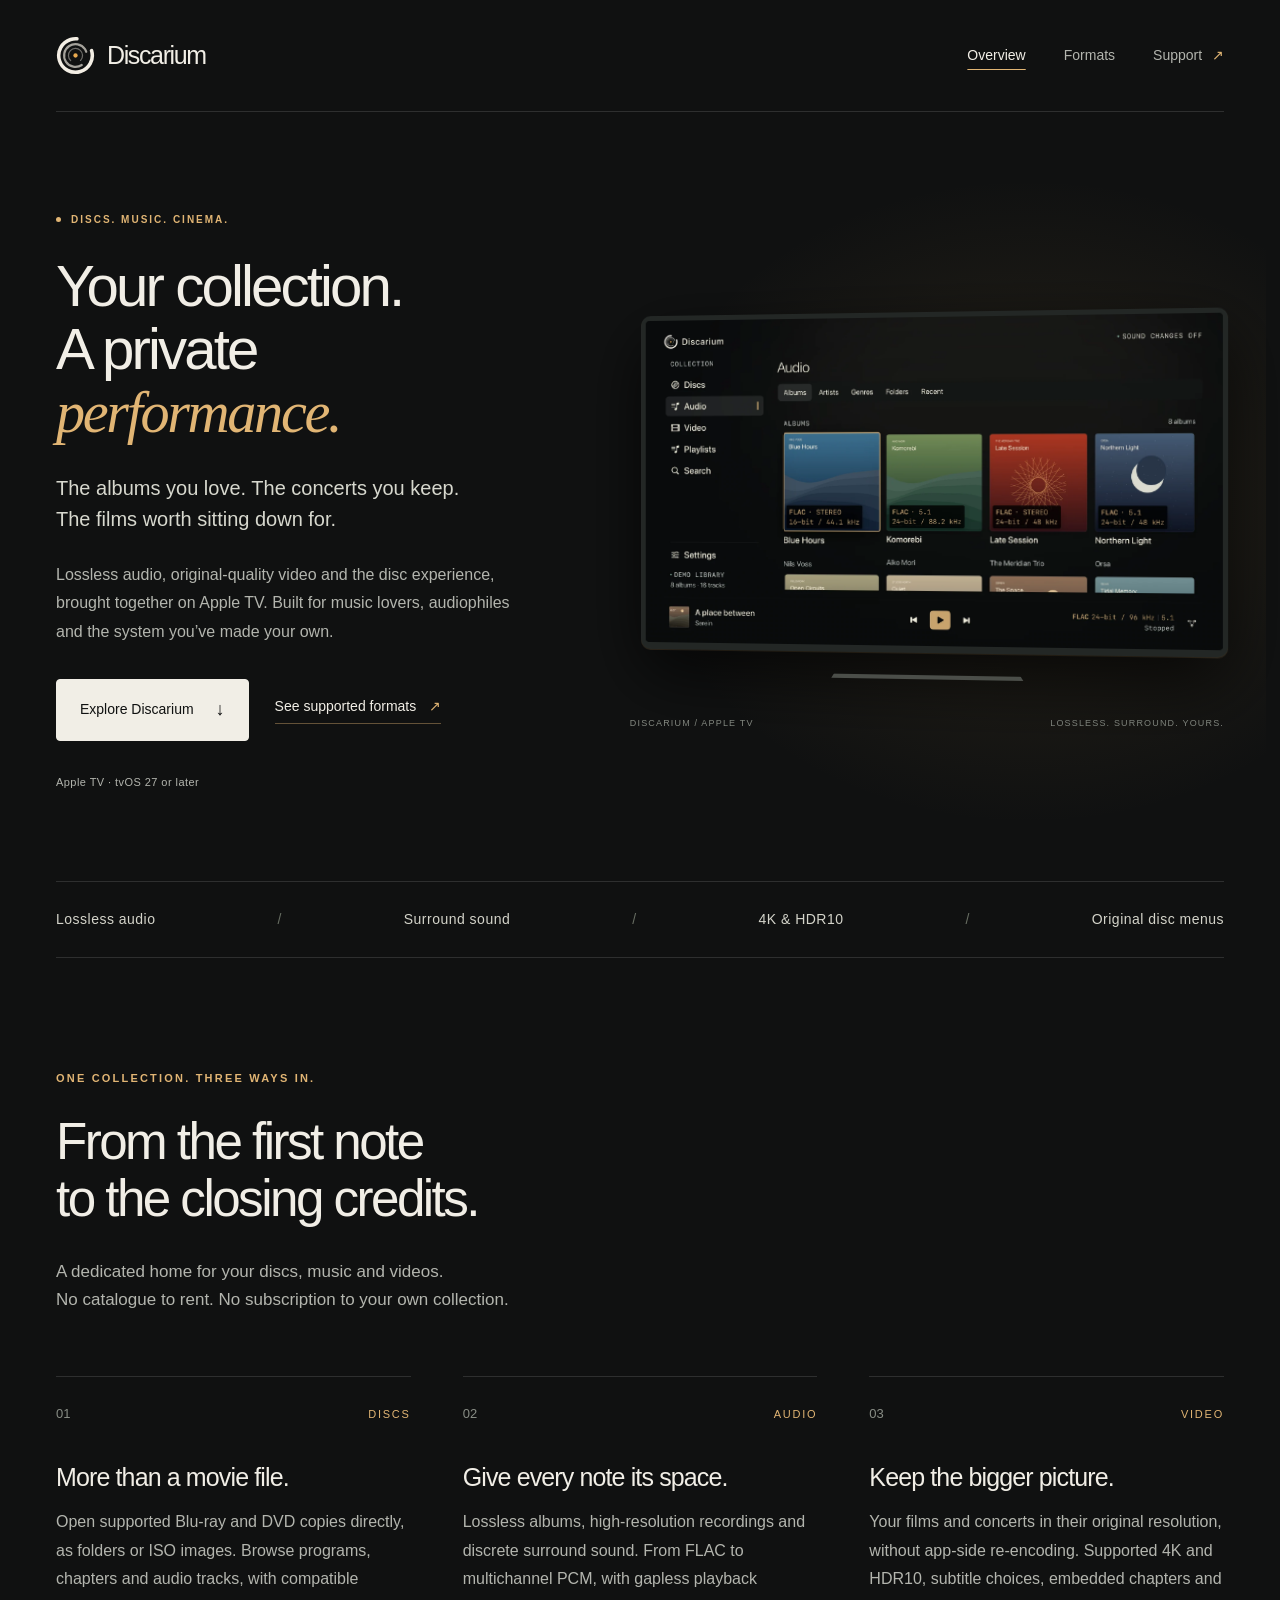
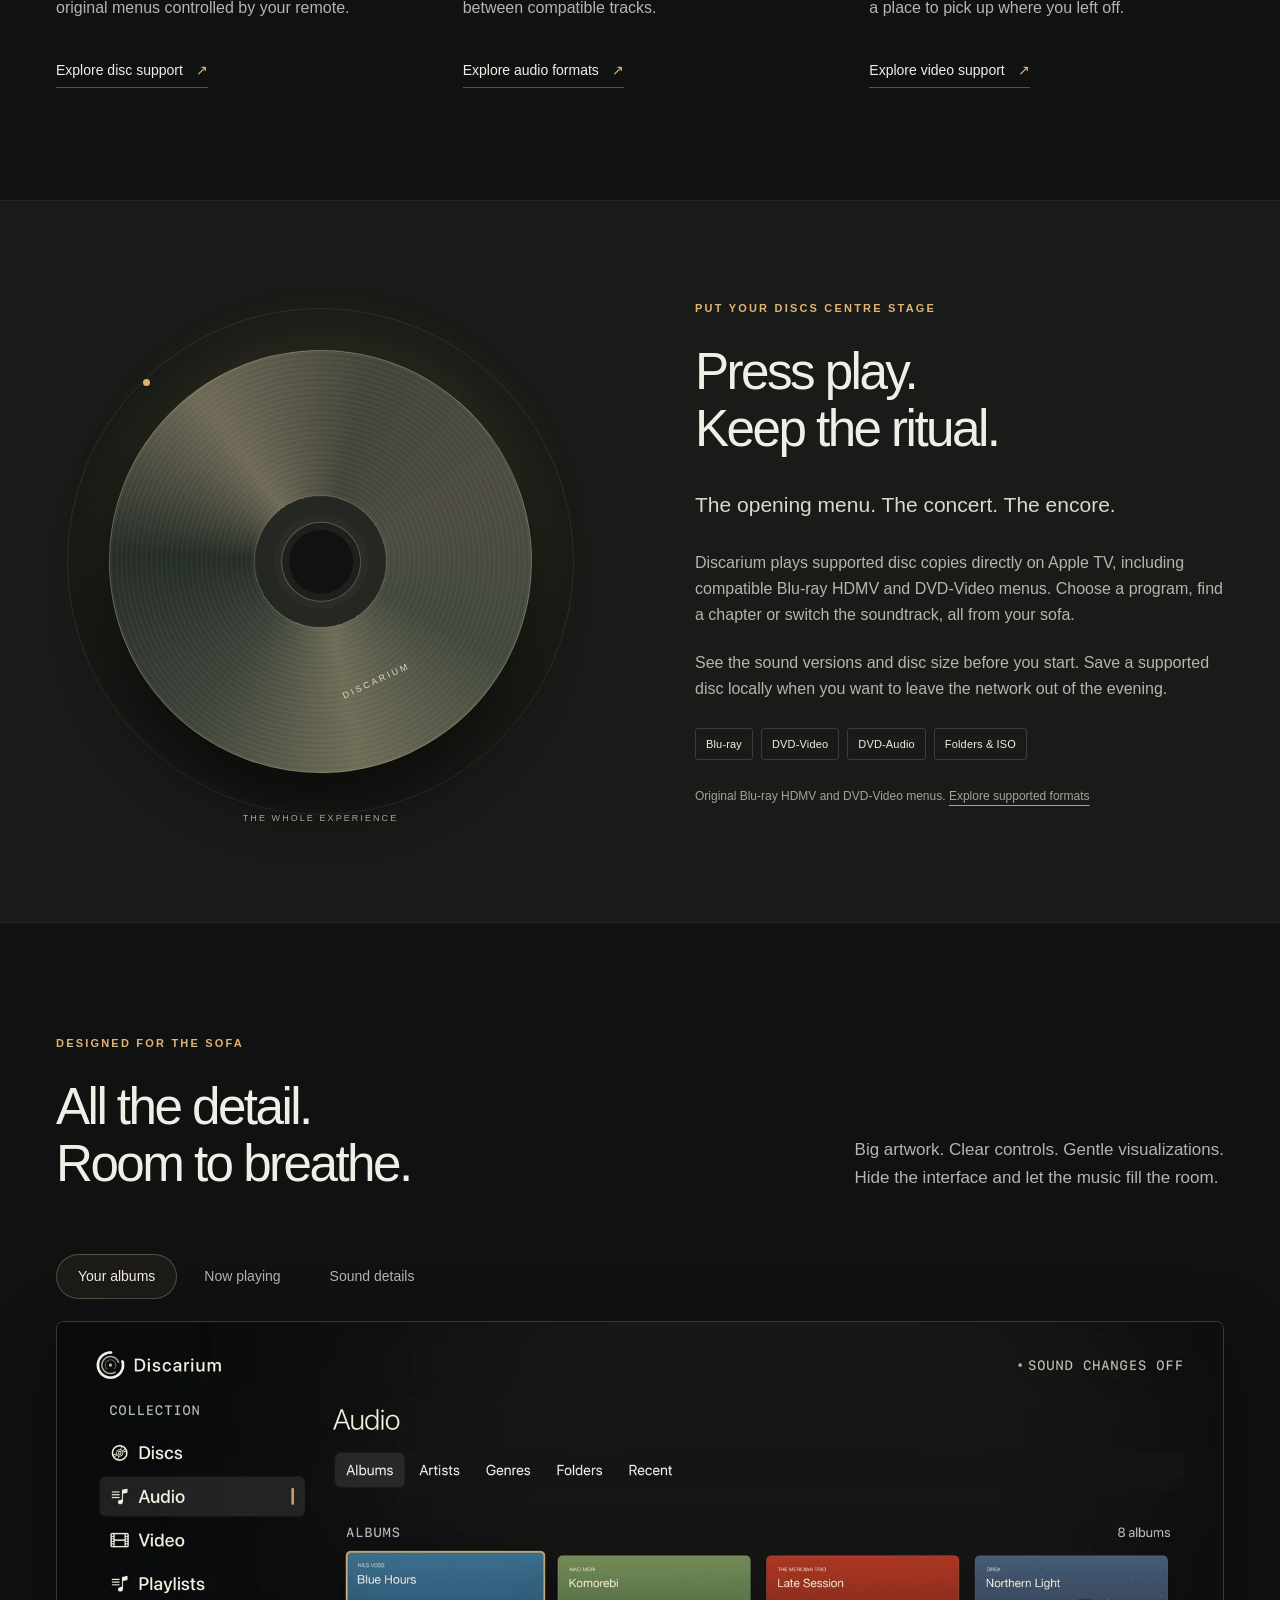
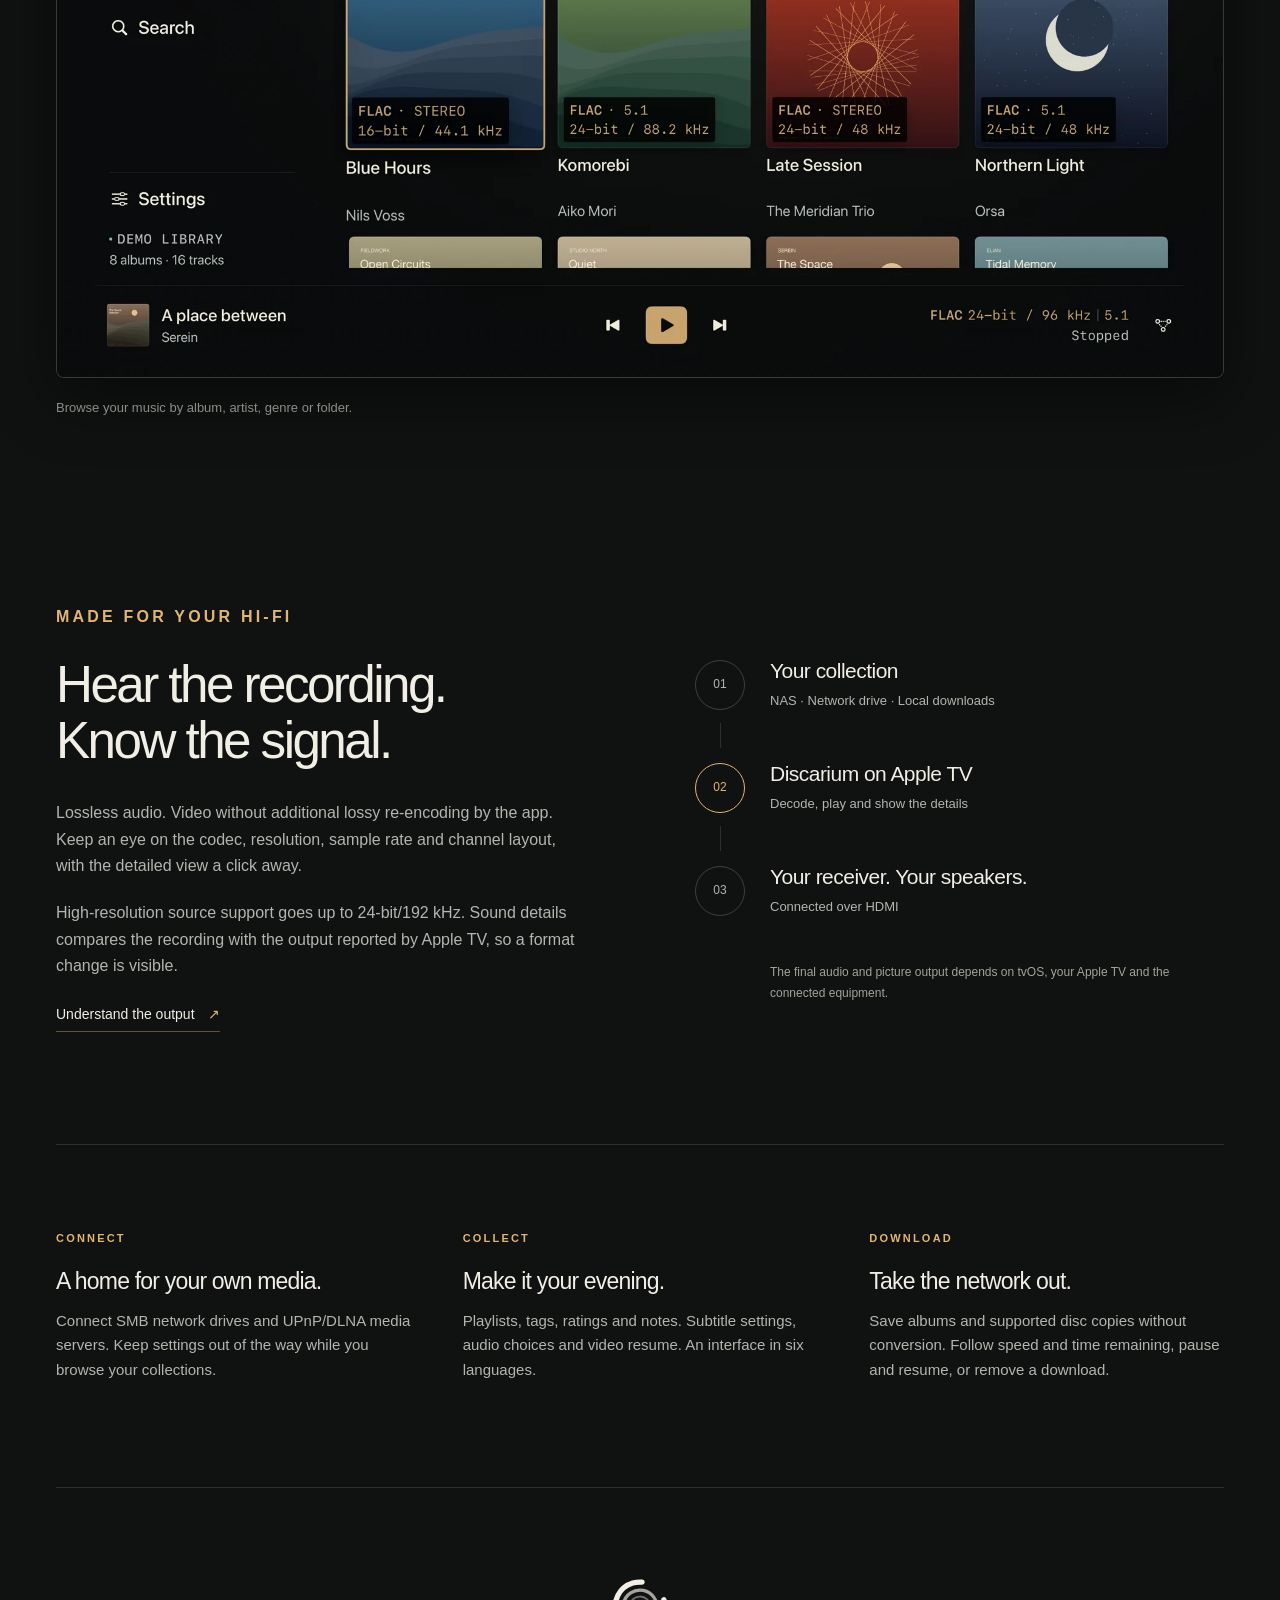
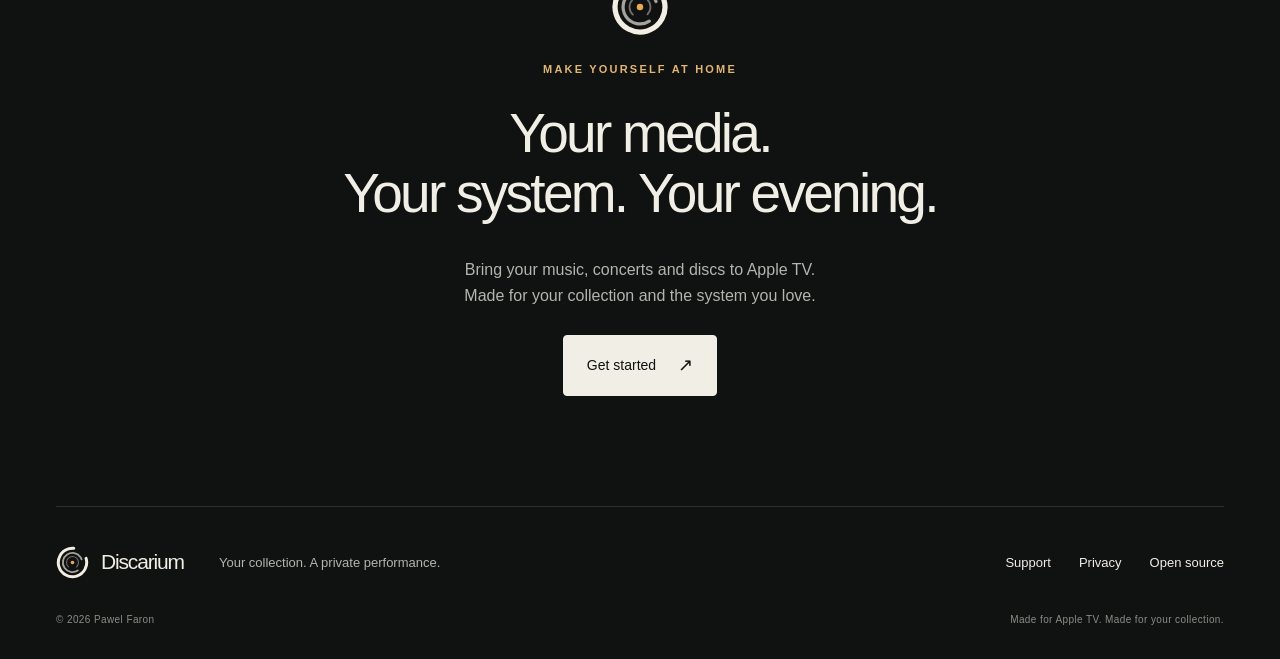
==== commit 657856c9: "Prepare production website copy and feature the app interface" ====
--- a/site/index.html
+++ b/site/index.html
@@ -56,19 +56,17 @@
         >See supported formats <span aria-hidden="true">↗</span></a
       >
     </div>
-    <p class="platform">
-      Apple TV · tvOS 27 or later <span>Currently in TestFlight</span>
-    </p>
+    <p class="platform">Apple TV · tvOS 27 or later</p>
   </div>
   <div class="hero-visual">
     <div class="ambient" aria-hidden="true"></div>
     <figure class="television">
       <img
-        src="assets/orbit.webp"
+        src="assets/audio.webp"
         width="1920"
         height="1080"
         fetchpriority="high"
-        alt="Discarium on Apple TV, showing the flowing Orbit music visualization"
+        alt="Discarium’s Audio collection on Apple TV, with albums, sound formats and playback controls"
       />
     </figure>
     <div class="visual-caption">
@@ -171,9 +169,8 @@
         ><span>Folders & ISO</span>
       </div>
       <p class="fine-print">
-        Unencrypted copies only. Menu compatibility varies; BD-J menus are not
-        included in the current release.
-        <a href="compatibility.html#discs">Full compatibility</a>
+        Original Blu-ray HDMV and DVD-Video menus.
+        <a href="compatibility.html#discs">Explore supported formats</a>
       </p>
     </div>
   </div>
@@ -322,8 +319,8 @@
   <p class="eyebrow">MAKE YOURSELF AT HOME</p>
   <h2>Your media.<br />Your system. Your evening.</h2>
   <p>
-    Discarium is currently available to invited TestFlight testers.<br />Requires
-    your own media and Apple TV with tvOS 27 or later.
+    Bring your music, concerts and discs to Apple TV.<br />Made for your
+    collection and the system you love.
   </p>
   <a class="button" href="support.html#get-started"
     >Get started <span aria-hidden="true">↗</span></a
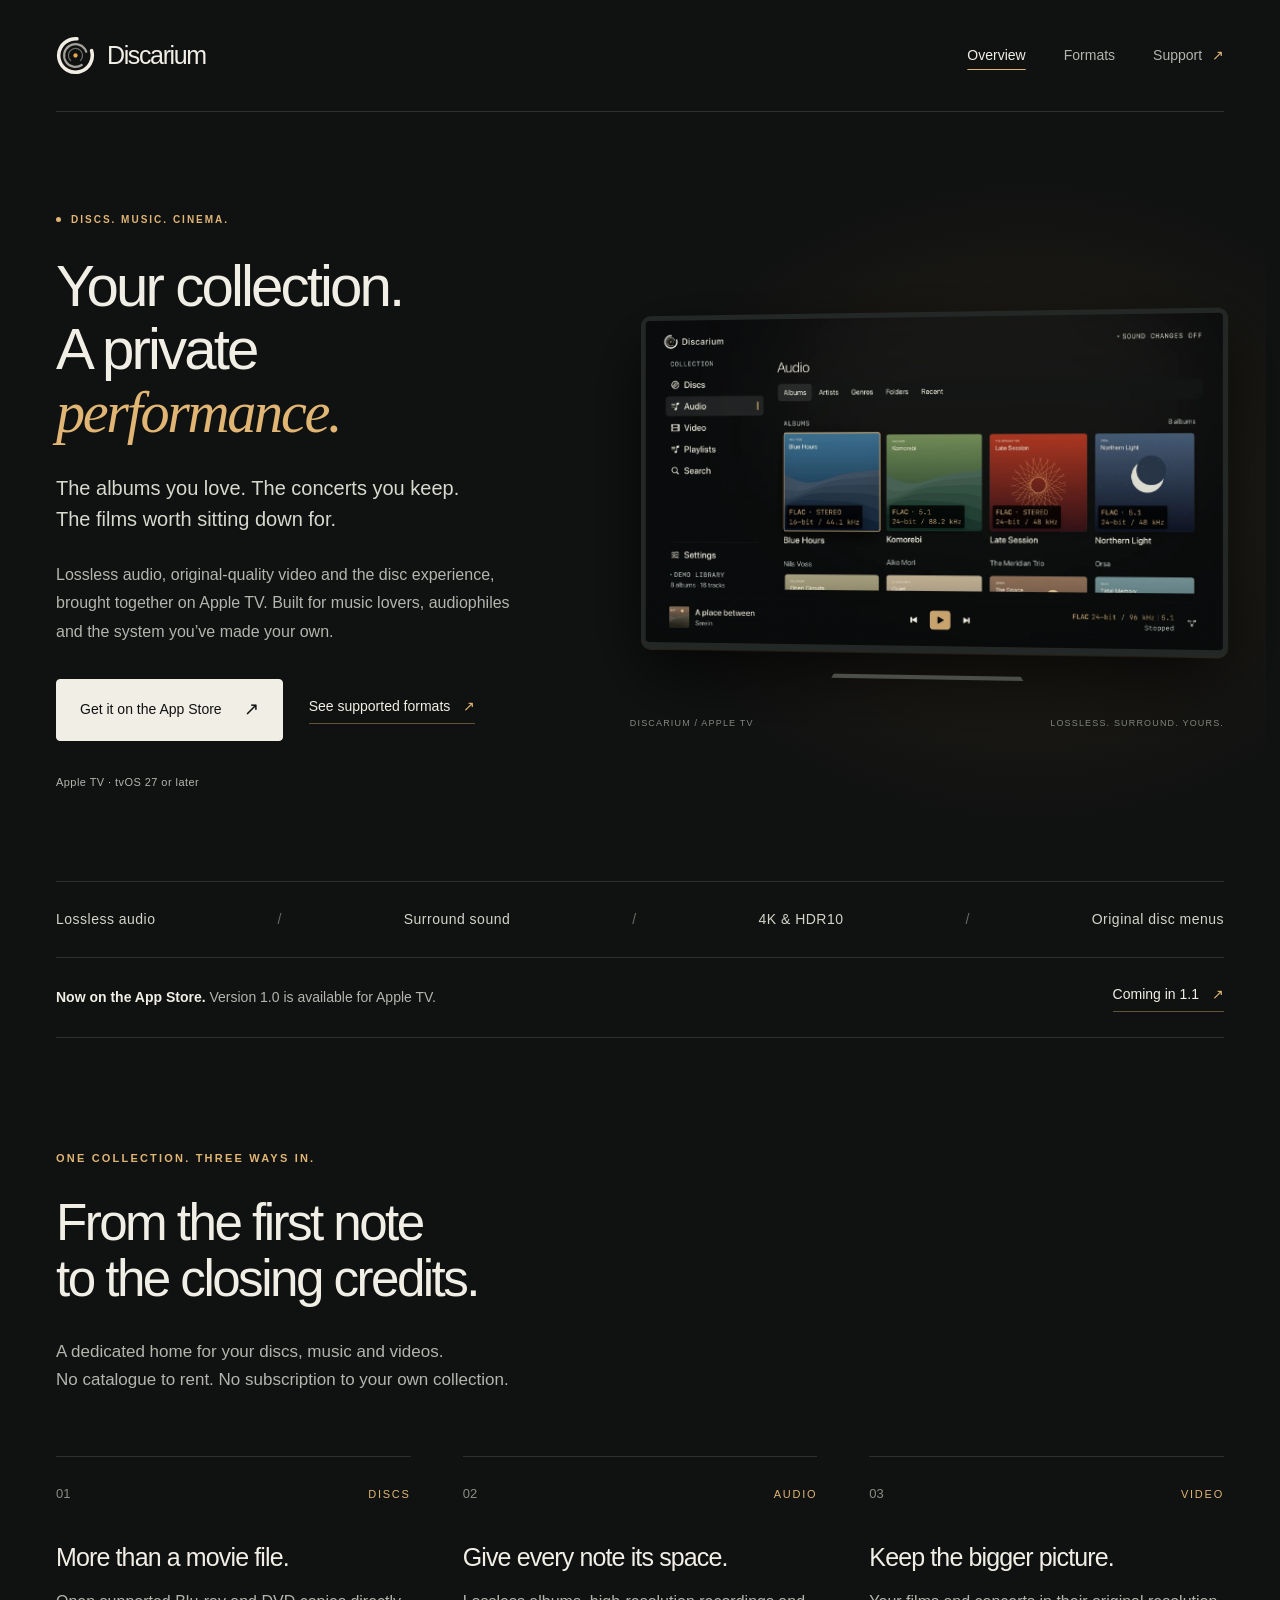
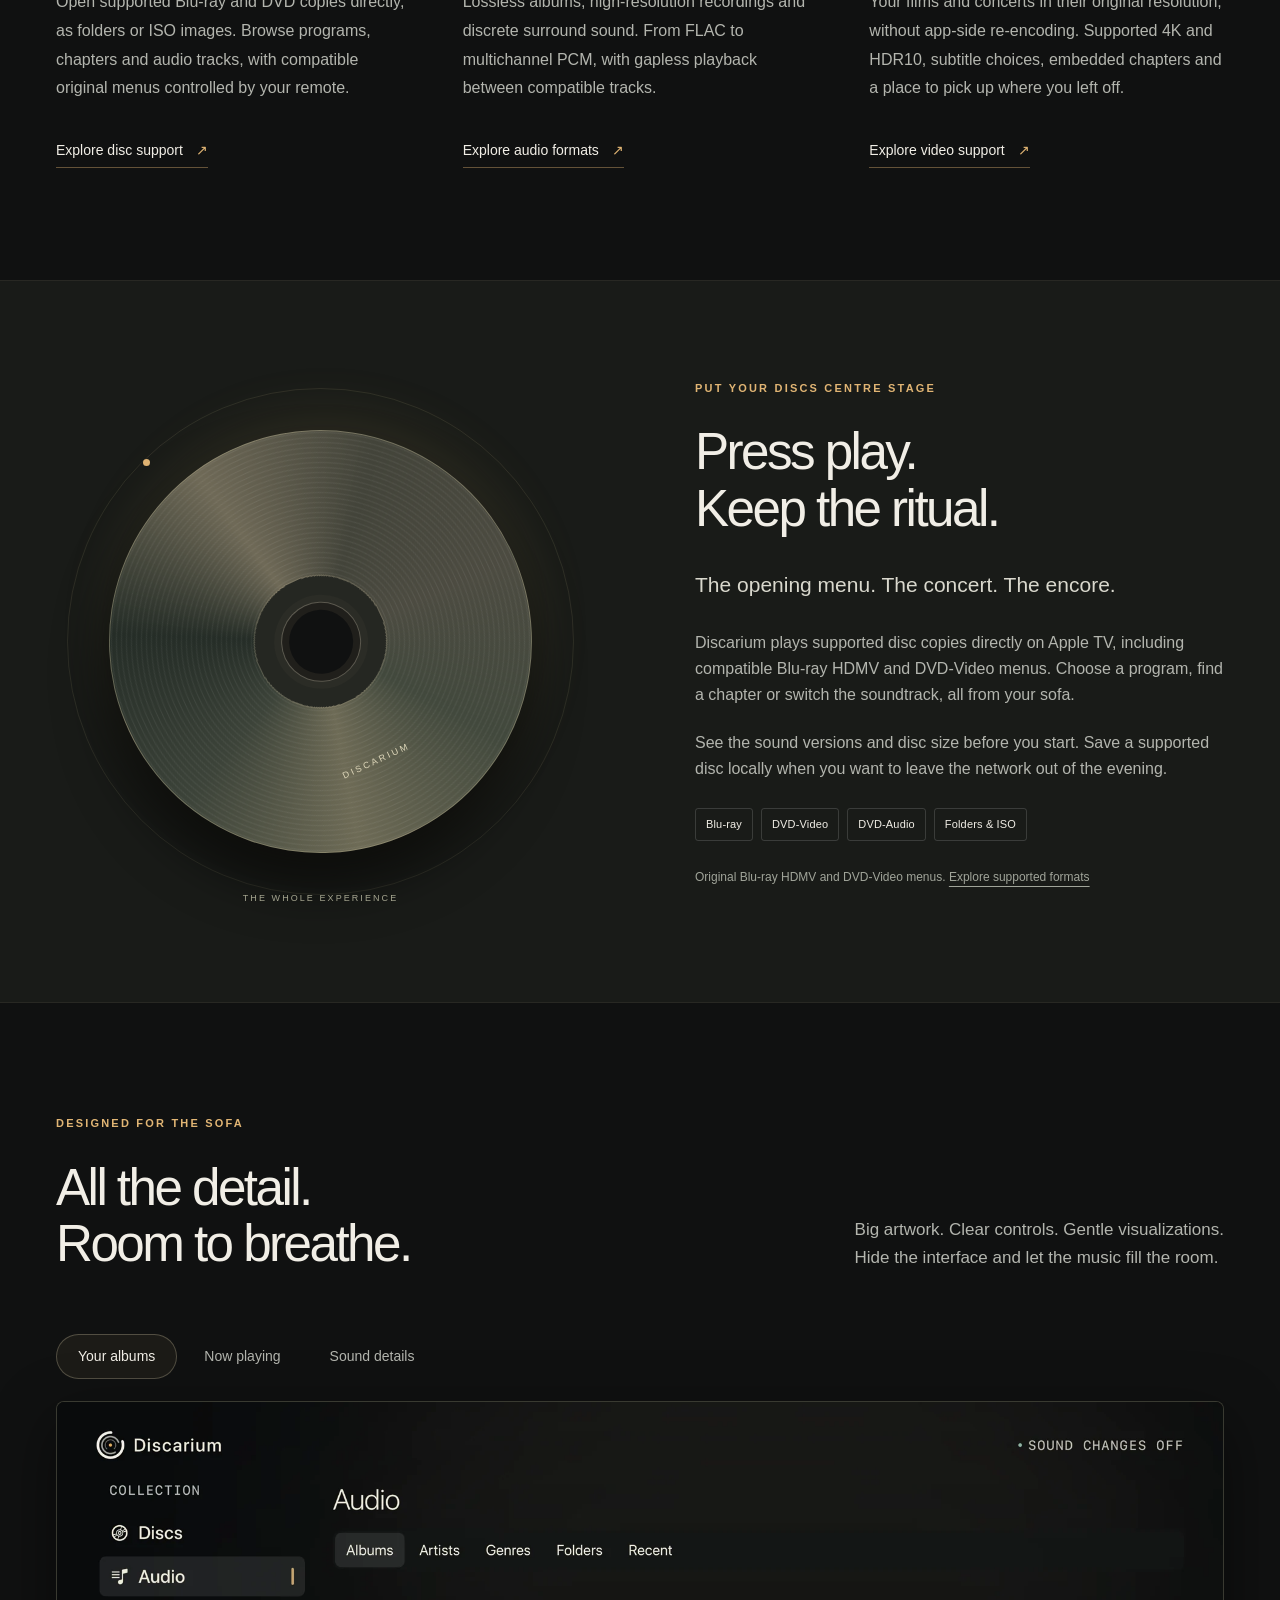
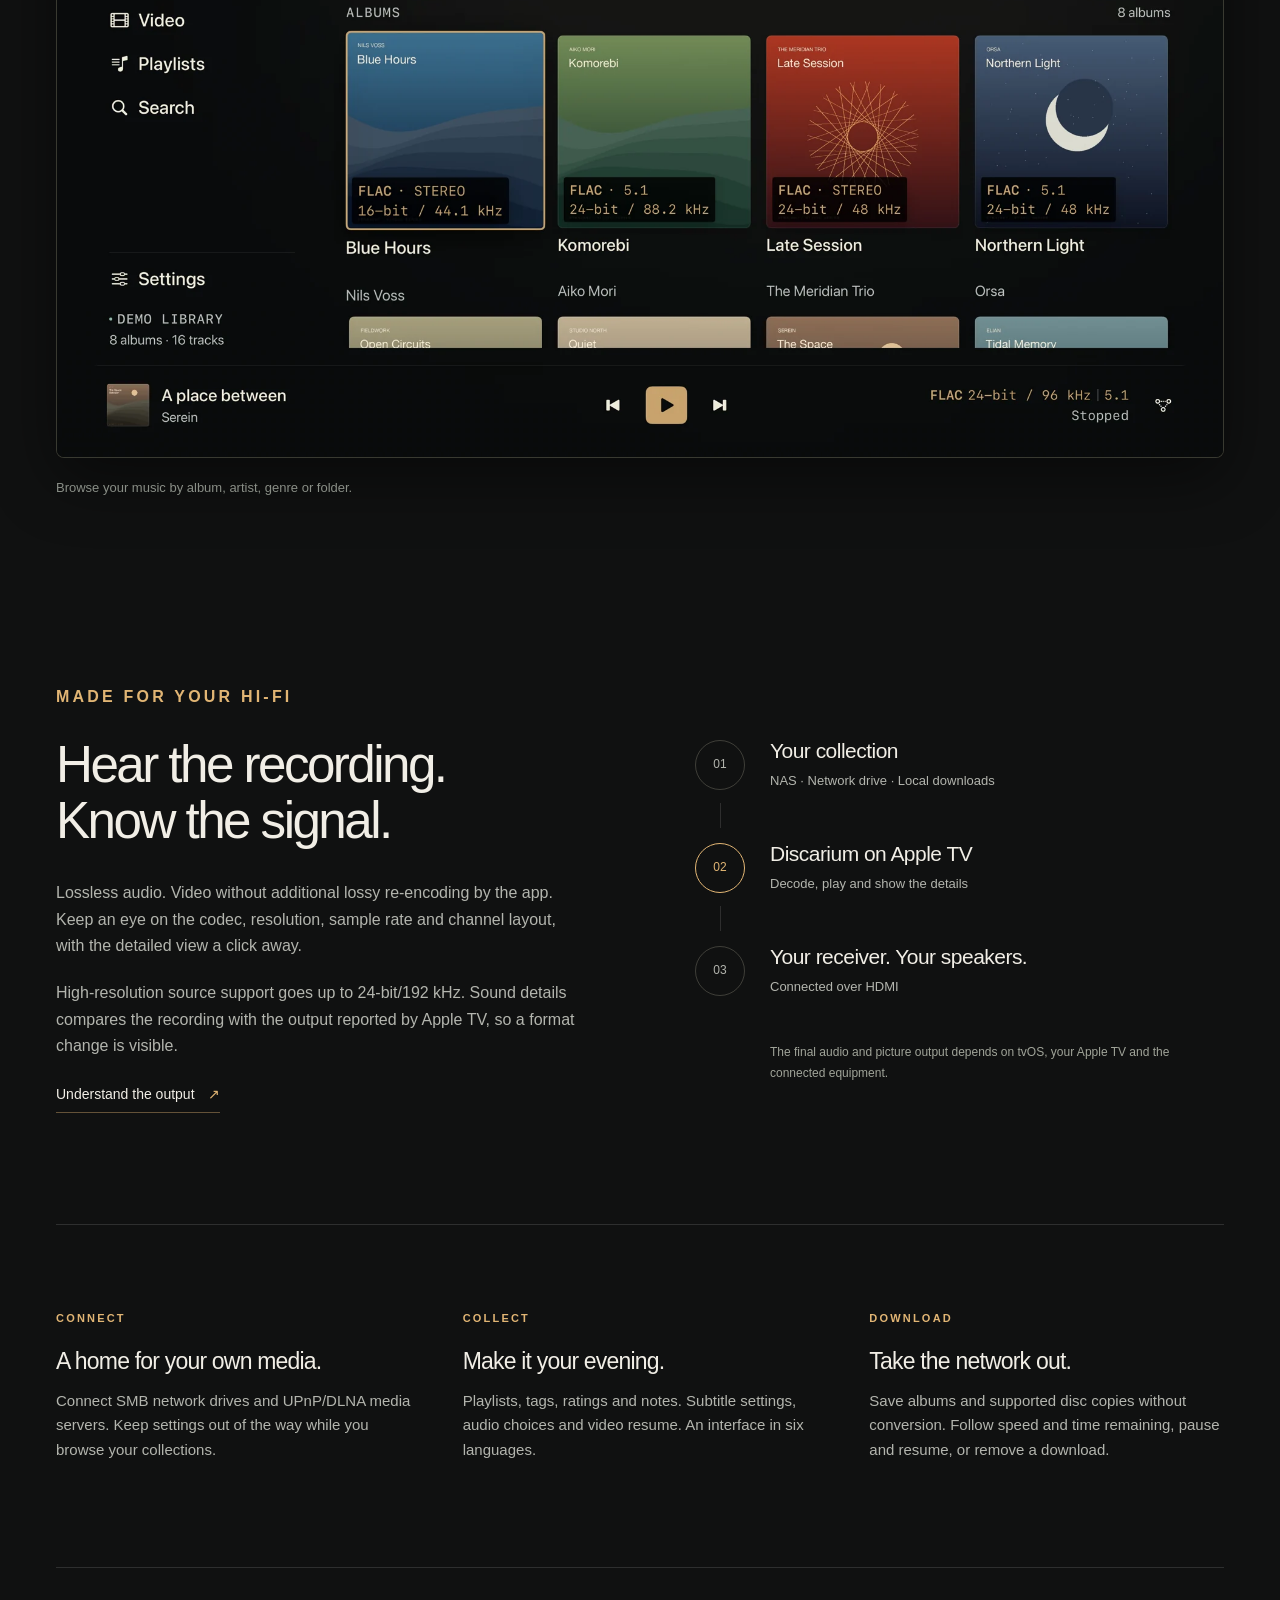
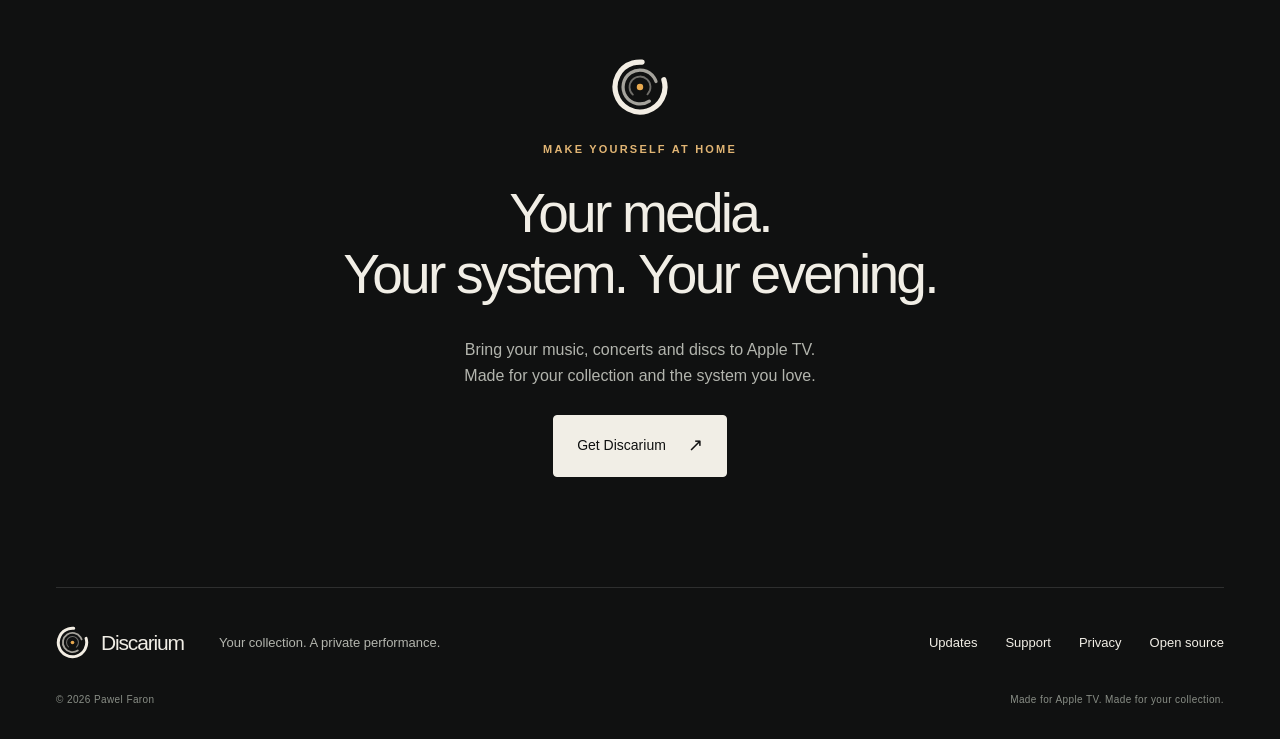
==== commit 9d0848a3: "Add App Store links and version 1.1 release information" ====
--- a/site/index.html
+++ b/site/index.html
@@ -50,8 +50,8 @@
       you’ve made your own.
     </p>
     <div class="actions">
-      <a class="button" href="#experience"
-        >Explore Discarium <span aria-hidden="true">↓</span></a
+      <a class="button" href="https://apps.apple.com/app/id6819356965"
+        >Get it on the App Store <span aria-hidden="true">↗</span></a
       ><a class="text-link" href="compatibility.html"
         >See supported formats <span aria-hidden="true">↗</span></a
       >
@@ -80,6 +80,11 @@
   ><i aria-hidden="true">/</i><span>Original disc menus</span>
 </div>
 
+<section class="release-preview wrap" aria-label="App updates">
+  <p><strong>Now on the App Store.</strong> Version 1.0 is available for Apple TV.</p>
+  <a class="text-link" href="updates.html">Coming in 1.1 <span aria-hidden="true">↗</span></a>
+</section>
+
 <section
   class="section wrap"
   id="experience"
@@ -322,8 +327,8 @@
     Bring your music, concerts and discs to Apple TV.<br />Made for your
     collection and the system you love.
   </p>
-  <a class="button" href="support.html#get-started"
-    >Get started <span aria-hidden="true">↗</span></a
+  <a class="button" href="https://apps.apple.com/app/id6819356965"
+    >Get Discarium <span aria-hidden="true">↗</span></a
   >
 </section>
 </main>
@@ -331,7 +336,7 @@
     <div class="footer-top">
       <a class="brand" href="./"><img src="assets/mark.svg" alt="" width="33" height="33"><span>Discarium</span></a>
       <p>Your collection. A private performance.</p>
-      <nav aria-label="Footer navigation"><a href="support.html">Support</a><a href="privacy.html">Privacy</a><a href="source.html">Open source</a></nav>
+      <nav aria-label="Footer navigation"><a href="updates.html">Updates</a><a href="support.html">Support</a><a href="privacy.html">Privacy</a><a href="source.html">Open source</a></nav>
     </div>
     <div class="footer-bottom"><span>© 2026 Pawel Faron</span><span>Made for Apple TV. Made for your collection.</span></div>
   </footer>
--- a/site/assets/site.css
+++ b/site/assets/site.css
@@ -327,6 +327,40 @@
 }
 .section {
   padding-block: 112px;
+}
+.release-preview {
+  display: flex;
+  align-items: center;
+  justify-content: space-between;
+  flex-wrap: wrap;
+  gap: 16px 30px;
+  padding-block: 25px;
+  border-bottom: 1px solid var(--line);
+}
+.release-preview p {
+  margin: 0;
+  font-size: 14px;
+}
+.release-preview .text-link {
+  flex-shrink: 0;
+}
+.release-status {
+  display: flex;
+  flex-wrap: wrap;
+  gap: 8px 18px;
+  align-items: center;
+  font-size: 13px;
+  color: var(--muted);
+  margin-bottom: 24px;
+}
+.release-status span {
+  padding: 4px 12px;
+  border: 1px solid var(--line);
+  border-radius: 20px;
+  color: var(--accent);
+}
+.release-status time {
+  font-variant-numeric: tabular-nums;
 }
 .section-heading {
   margin-bottom: 62px;
@@ -979,6 +1013,9 @@
     padding-block: 45px 0;
     margin: 0 2px;
   }
+  .ambient {
+    inset-inline: 0;
+  }
   .television {
     transform: none;
     border-width: 4px;
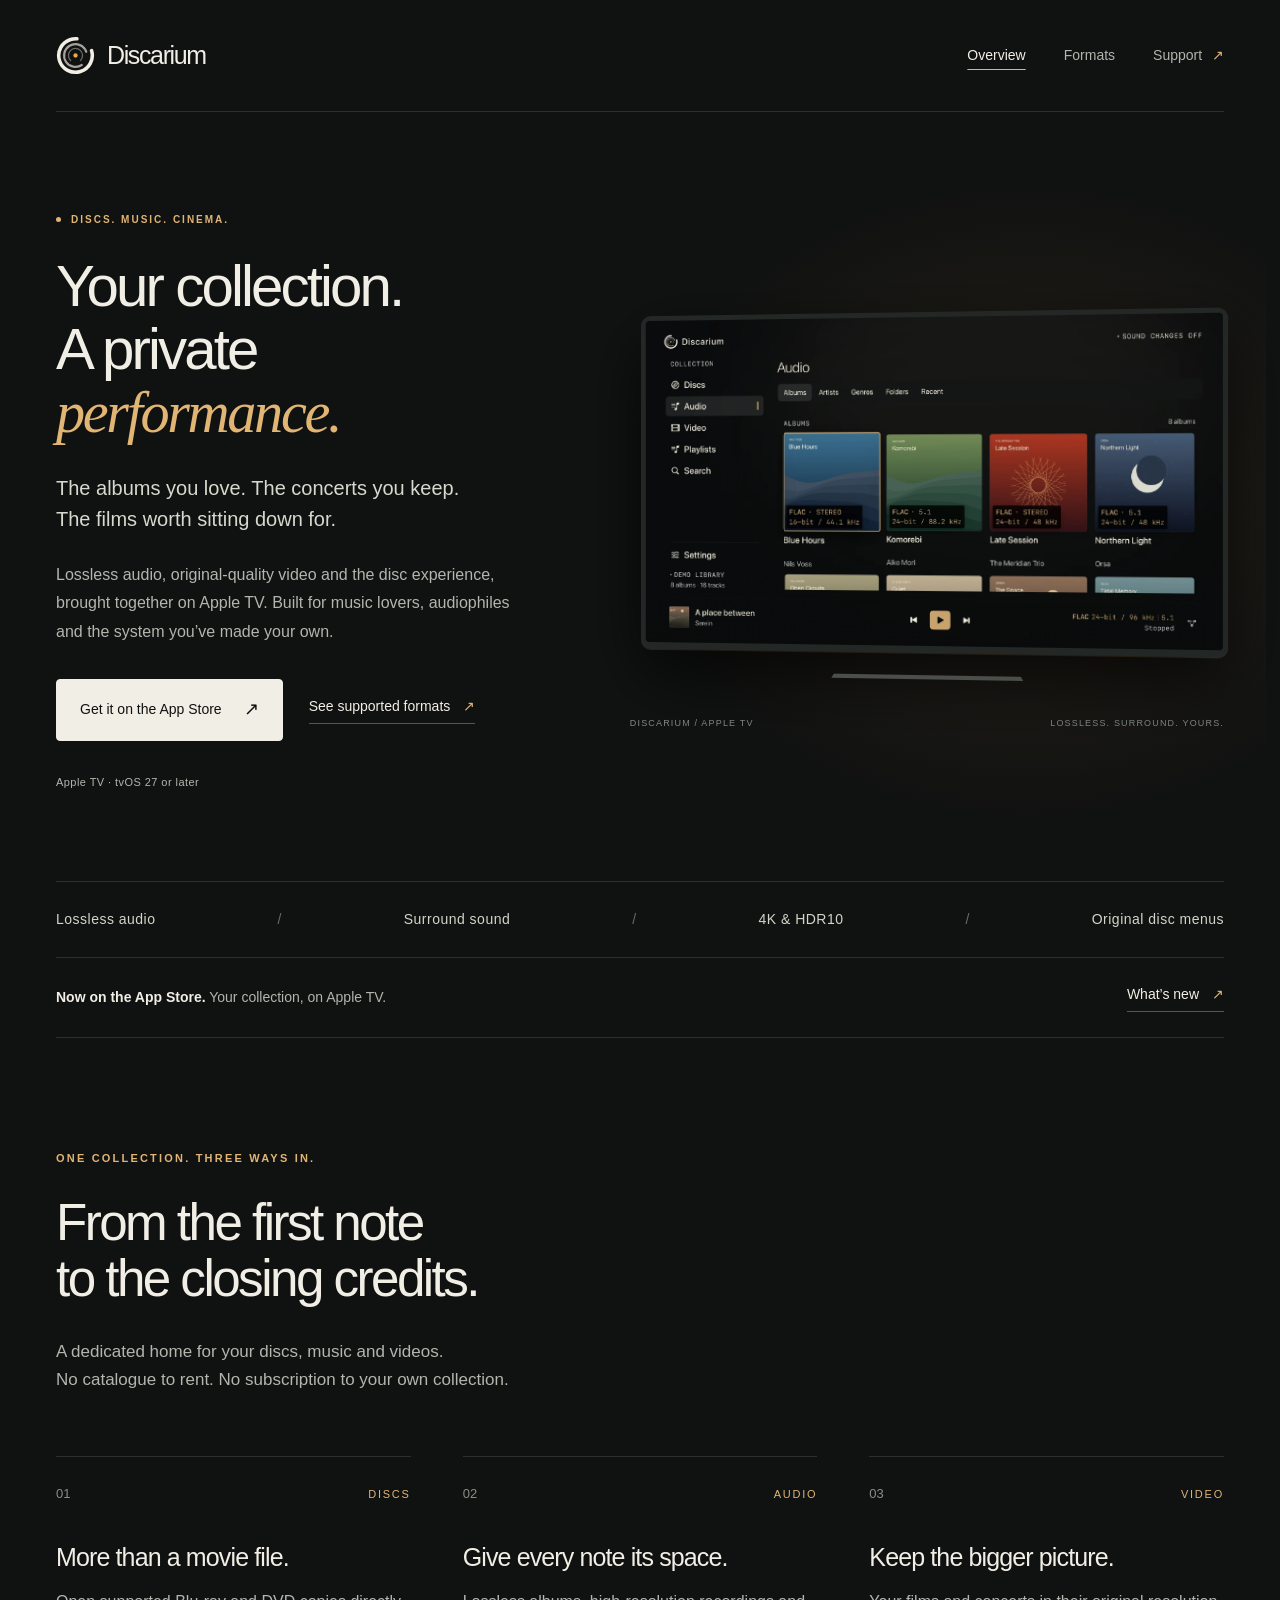
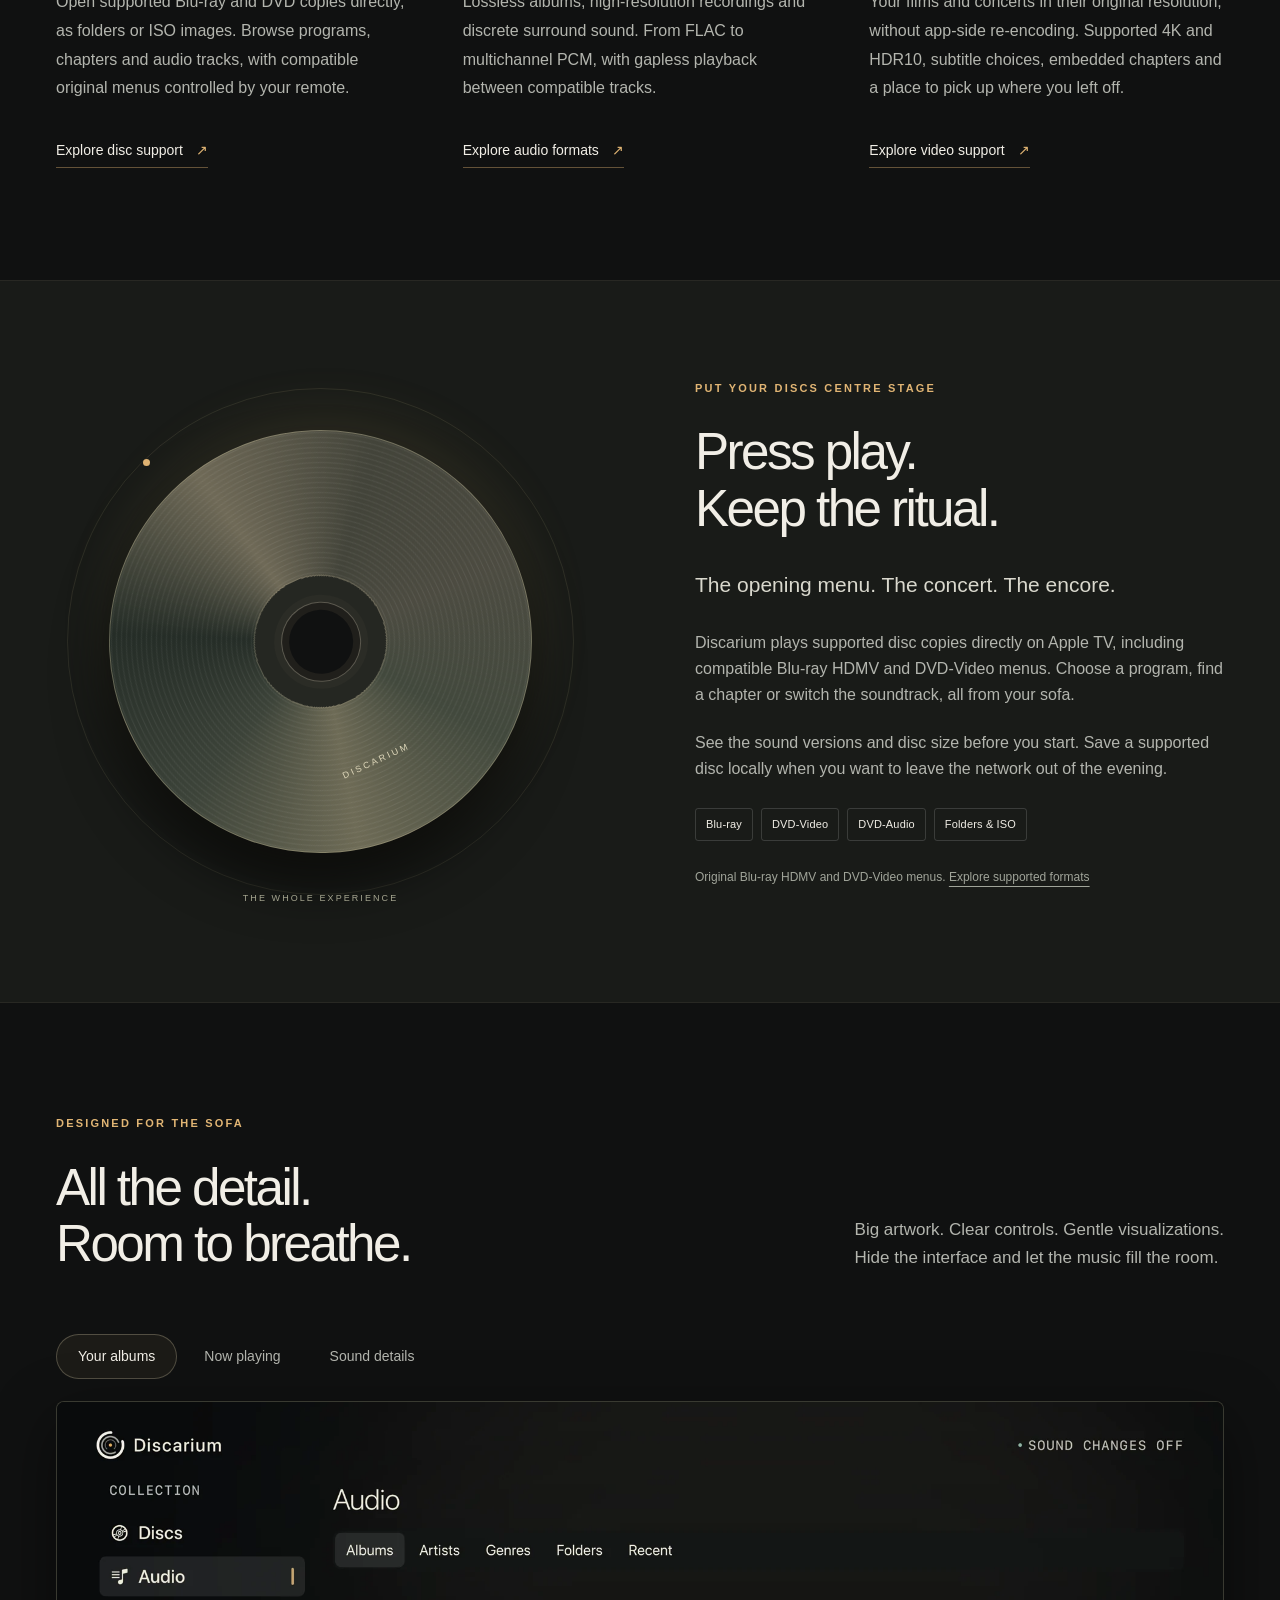
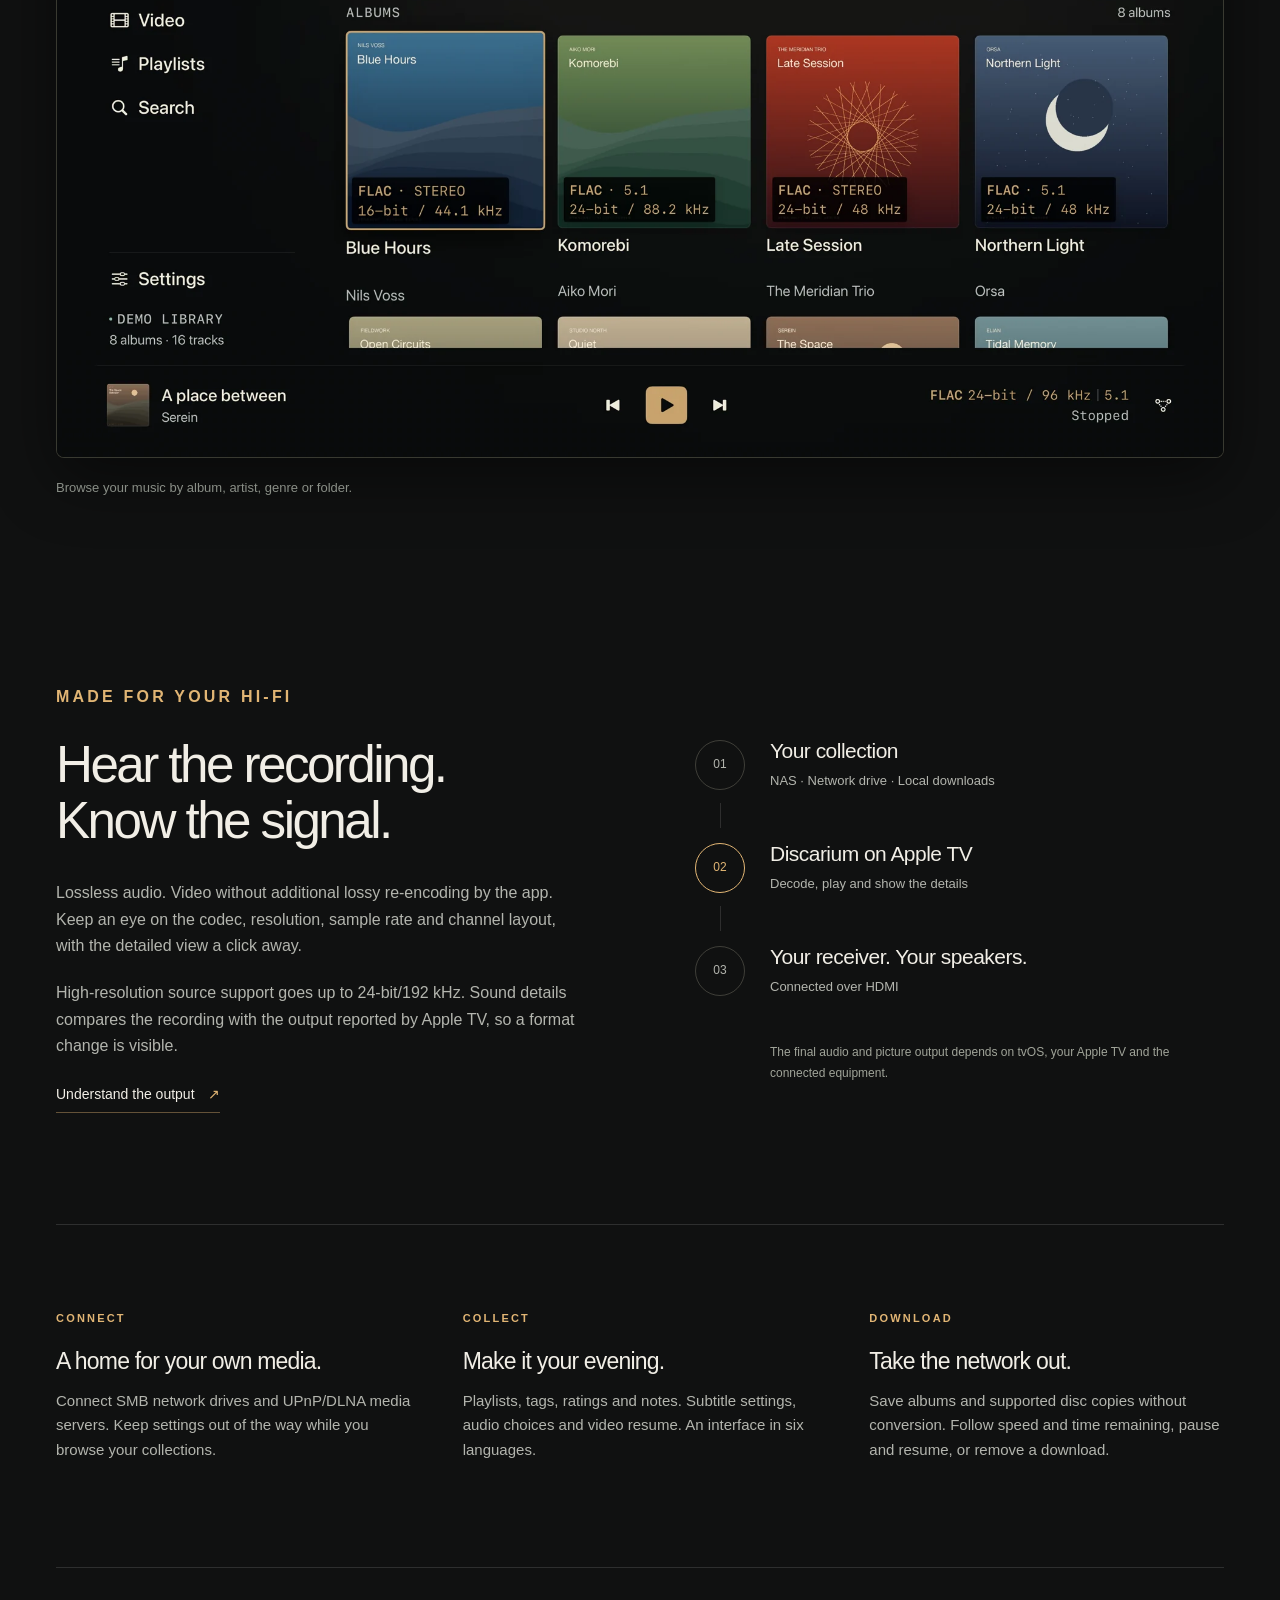
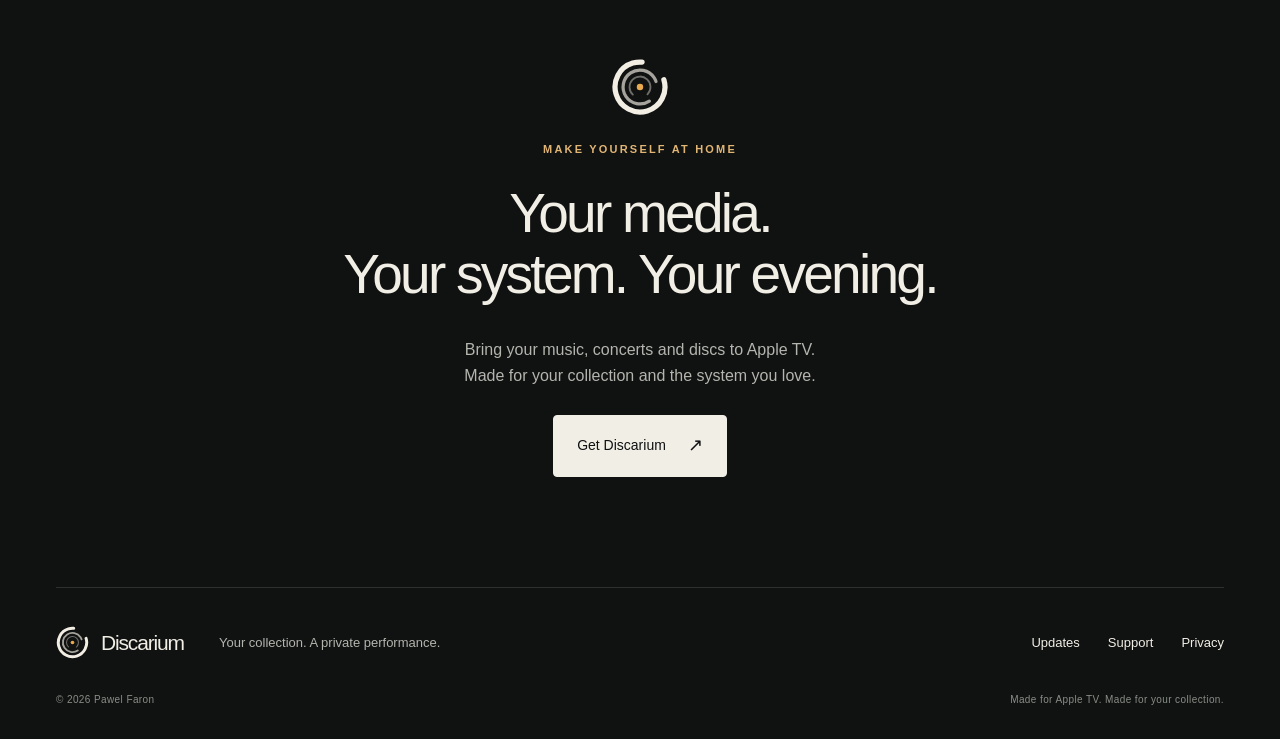
==== commit 46ca806f: "Remove review status copy and the source page" ====
--- a/site/index.html
+++ b/site/index.html
@@ -81,8 +81,8 @@
 </div>
 
 <section class="release-preview wrap" aria-label="App updates">
-  <p><strong>Now on the App Store.</strong> Version 1.0 is available for Apple TV.</p>
-  <a class="text-link" href="updates.html">Coming in 1.1 <span aria-hidden="true">↗</span></a>
+  <p><strong>Now on the App Store.</strong> Your collection, on Apple TV.</p>
+  <a class="text-link" href="updates.html">What’s new <span aria-hidden="true">↗</span></a>
 </section>
 
 <section
@@ -336,7 +336,7 @@
     <div class="footer-top">
       <a class="brand" href="./"><img src="assets/mark.svg" alt="" width="33" height="33"><span>Discarium</span></a>
       <p>Your collection. A private performance.</p>
-      <nav aria-label="Footer navigation"><a href="updates.html">Updates</a><a href="support.html">Support</a><a href="privacy.html">Privacy</a><a href="source.html">Open source</a></nav>
+      <nav aria-label="Footer navigation"><a href="updates.html">Updates</a><a href="support.html">Support</a><a href="privacy.html">Privacy</a></nav>
     </div>
     <div class="footer-bottom"><span>© 2026 Pawel Faron</span><span>Made for Apple TV. Made for your collection.</span></div>
   </footer>
--- a/site/assets/site.css
+++ b/site/assets/site.css
@@ -343,24 +343,6 @@
 }
 .release-preview .text-link {
   flex-shrink: 0;
-}
-.release-status {
-  display: flex;
-  flex-wrap: wrap;
-  gap: 8px 18px;
-  align-items: center;
-  font-size: 13px;
-  color: var(--muted);
-  margin-bottom: 24px;
-}
-.release-status span {
-  padding: 4px 12px;
-  border: 1px solid var(--line);
-  border-radius: 20px;
-  color: var(--accent);
-}
-.release-status time {
-  font-variant-numeric: tabular-nums;
 }
 .section-heading {
   margin-bottom: 62px;
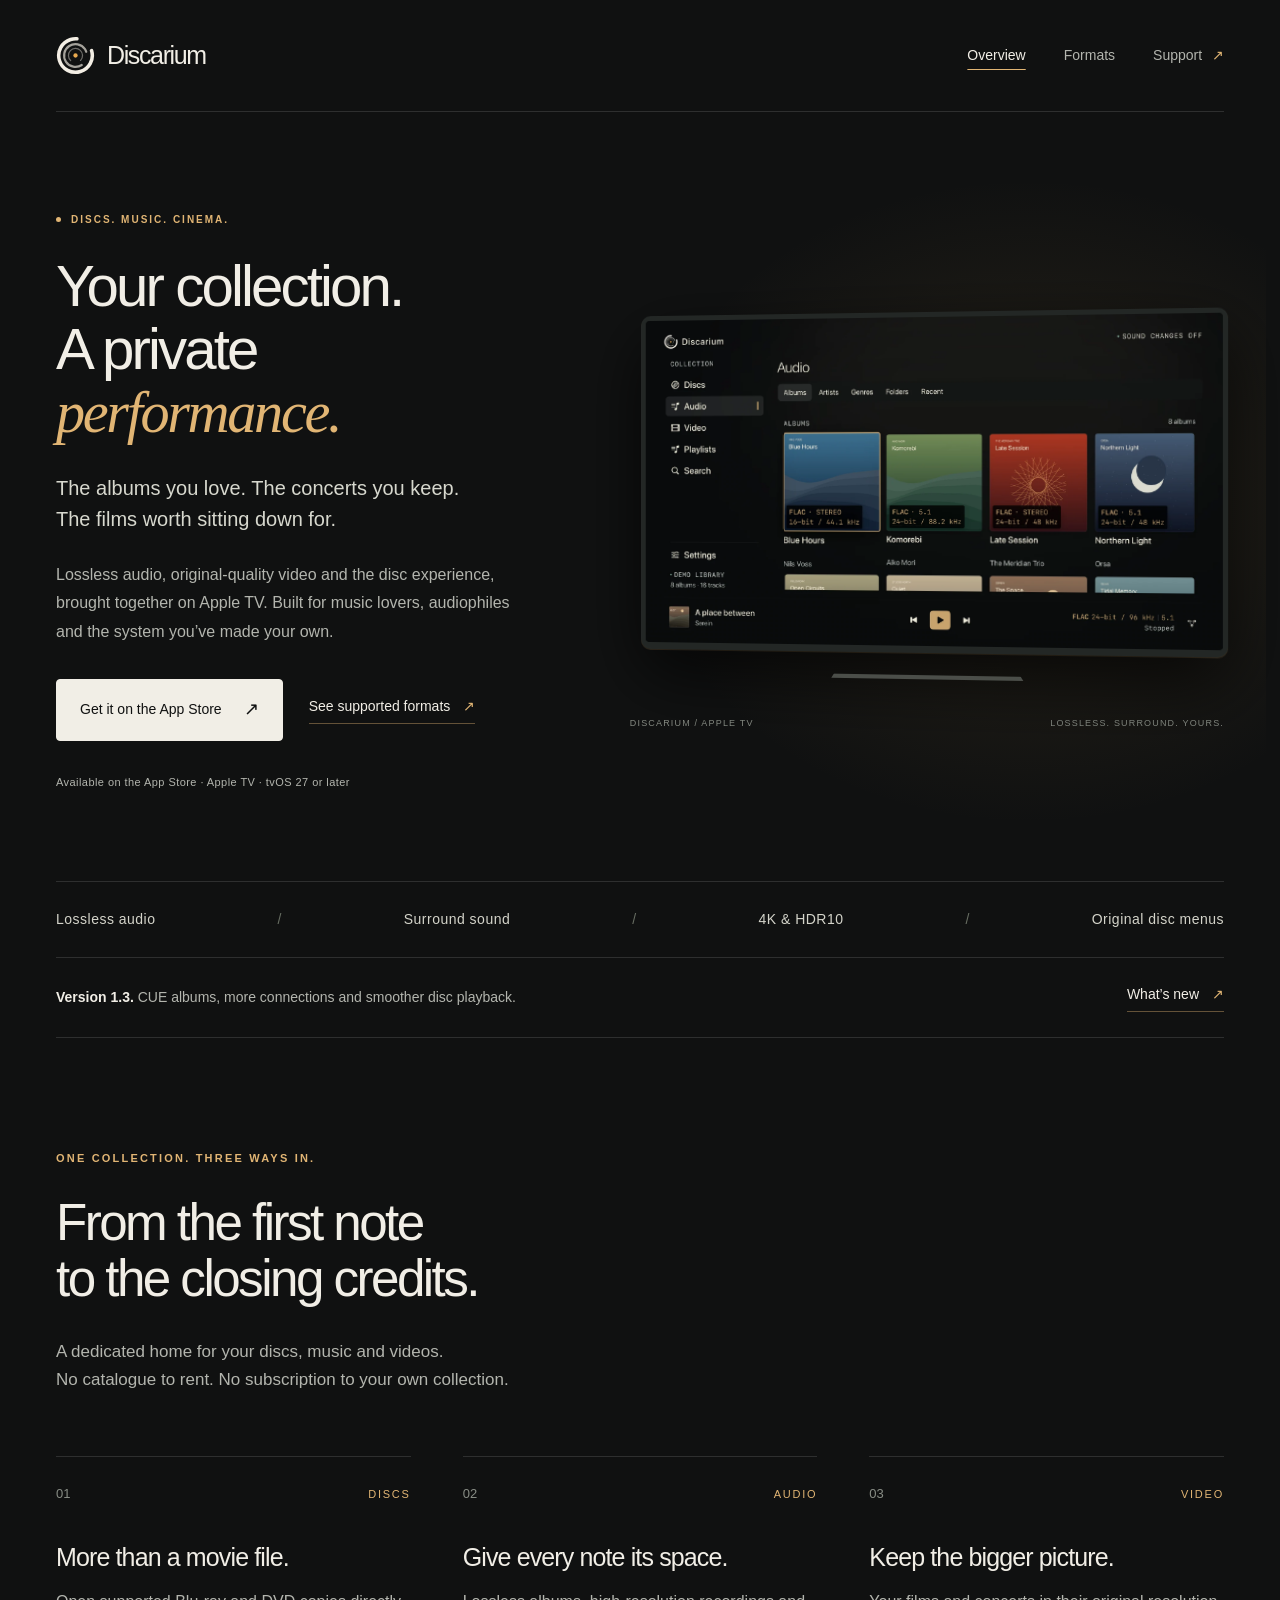
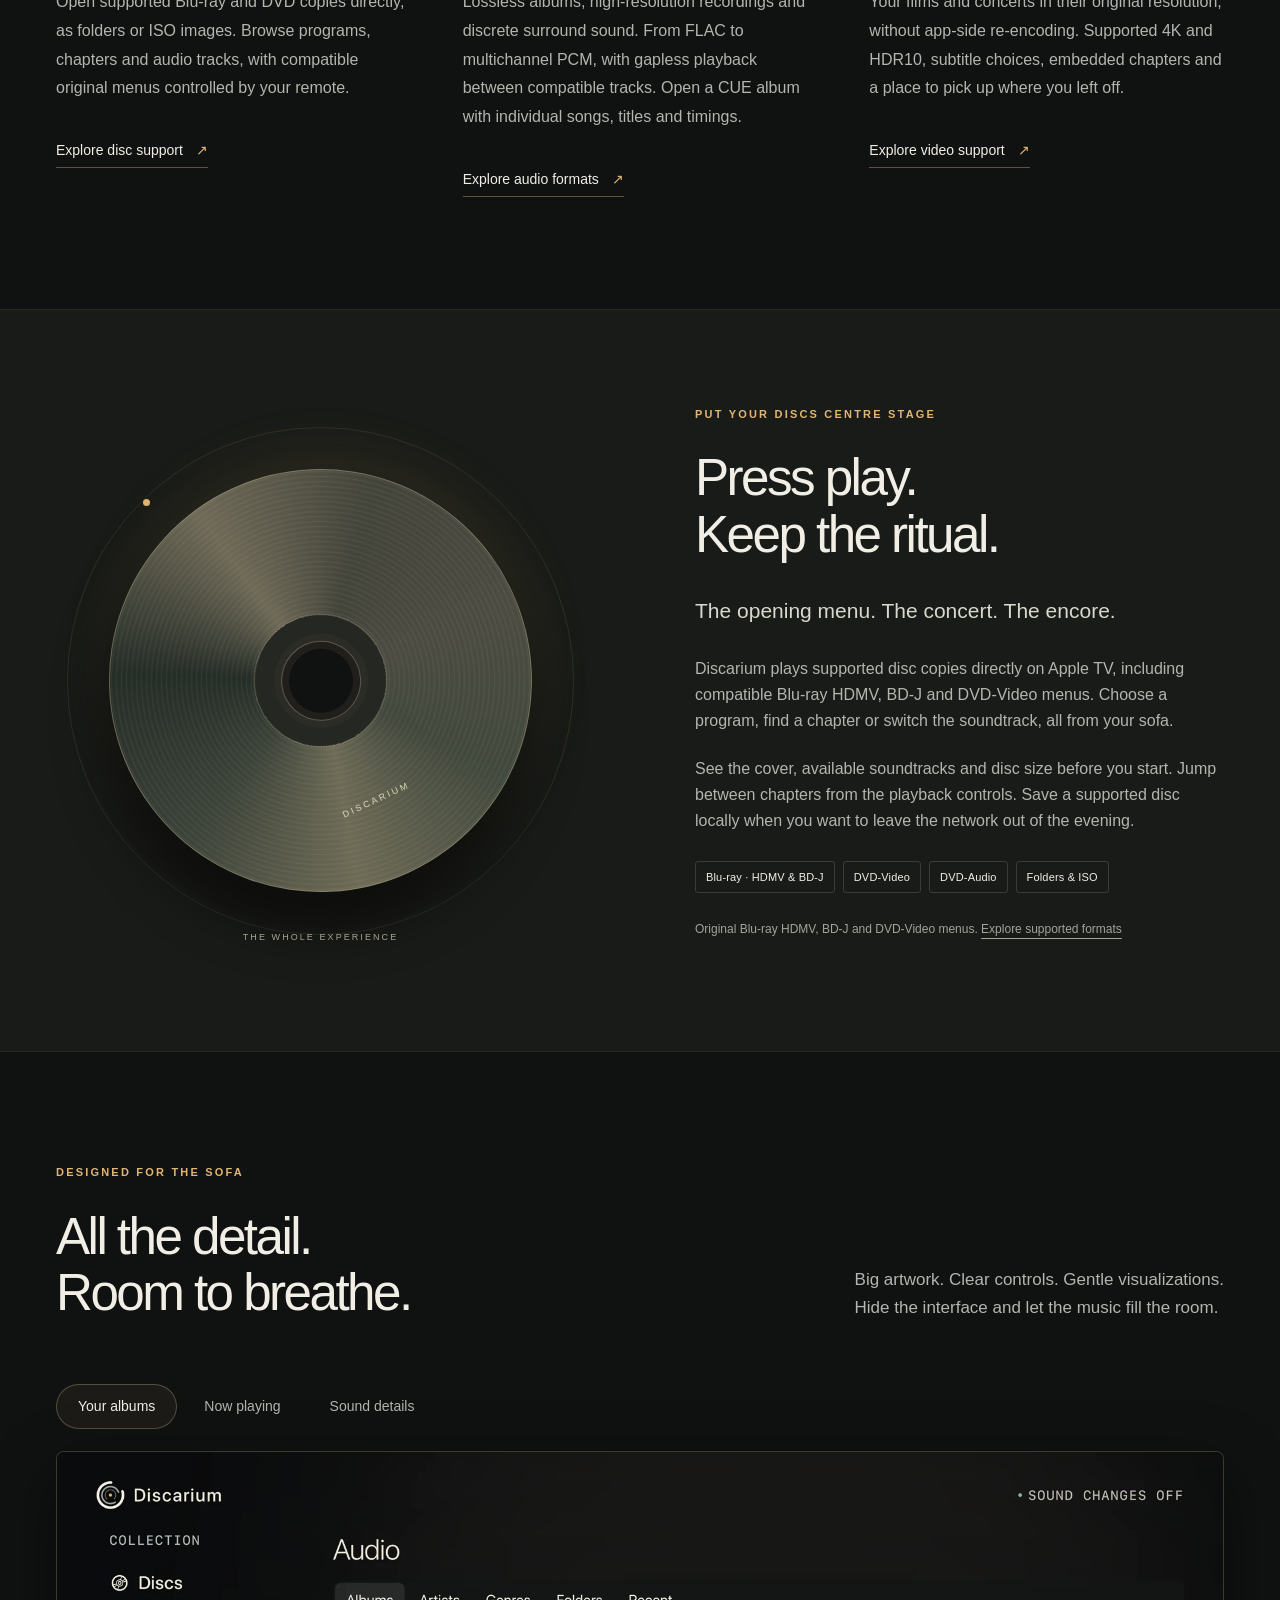
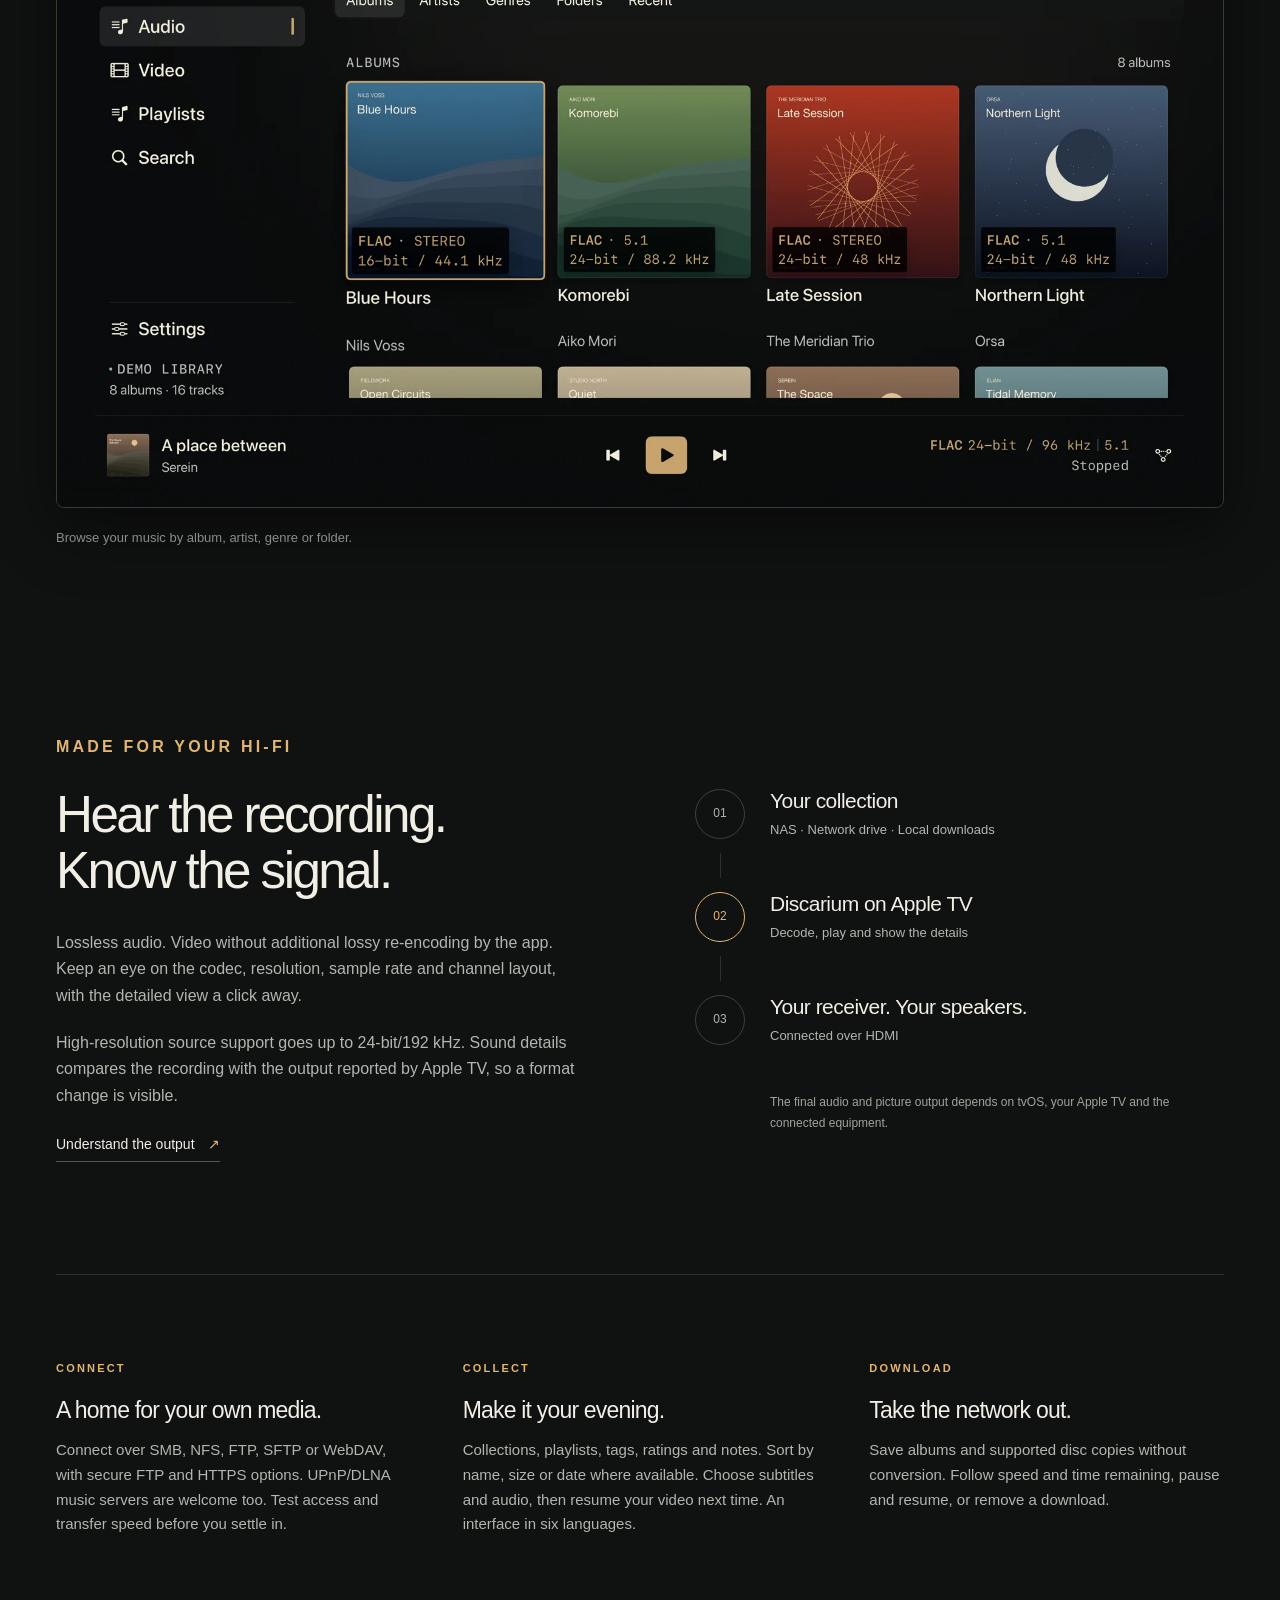
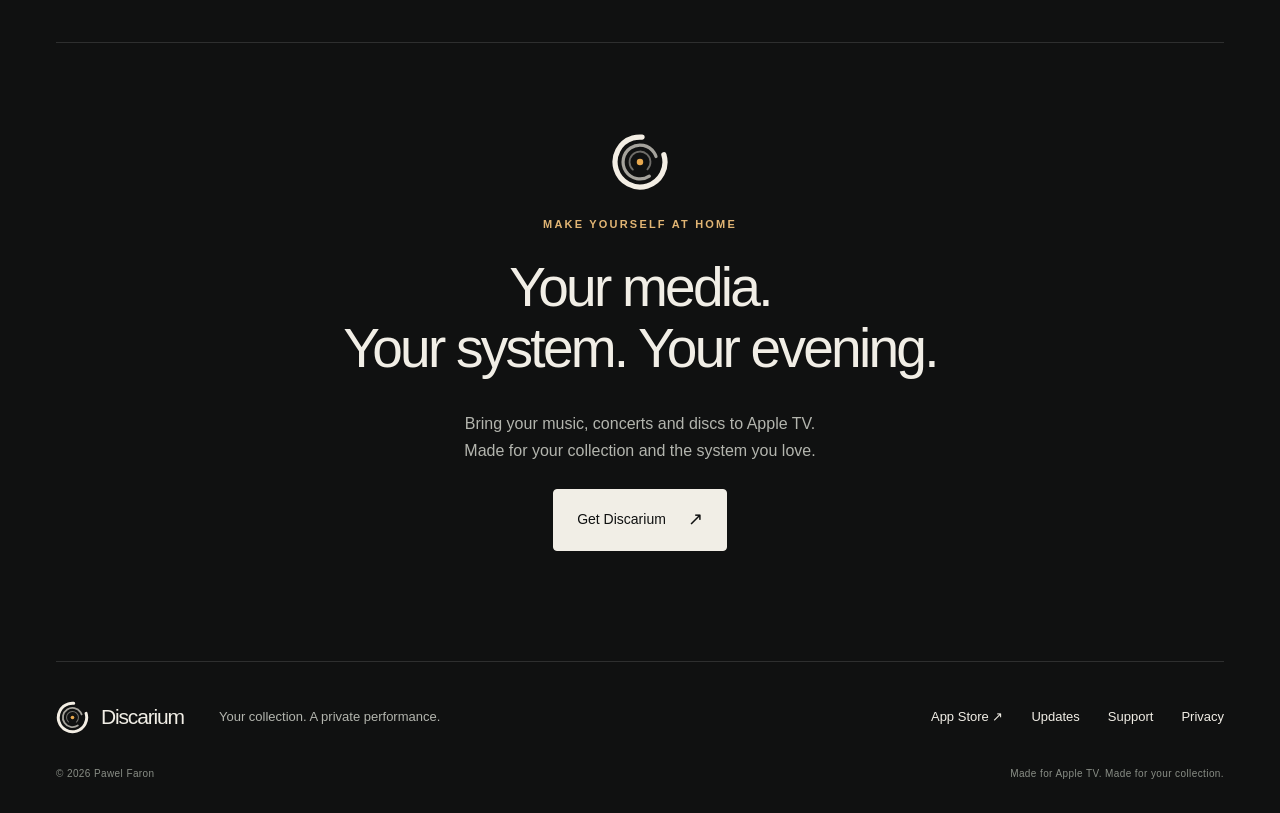
==== commit 2329bf0d: "Refresh website for App Store 1.3 and preview new listening features" ====
--- a/site/index.html
+++ b/site/index.html
@@ -56,7 +56,7 @@
         >See supported formats <span aria-hidden="true">↗</span></a
       >
     </div>
-    <p class="platform">Apple TV · tvOS 27 or later</p>
+    <p class="platform">Available on the App Store · Apple TV · tvOS 27 or later</p>
   </div>
   <div class="hero-visual">
     <div class="ambient" aria-hidden="true"></div>
@@ -81,7 +81,7 @@
 </div>
 
 <section class="release-preview wrap" aria-label="App updates">
-  <p><strong>Now on the App Store.</strong> Your collection, on Apple TV.</p>
+  <p><strong>Version 1.3.</strong> CUE albums, more connections and smoother disc playback.</p>
   <a class="text-link" href="updates.html">What’s new <span aria-hidden="true">↗</span></a>
 </section>
 
@@ -123,7 +123,7 @@
       <p>
         Lossless albums, high-resolution recordings and discrete surround sound.
         From FLAC to multichannel PCM, with gapless playback between compatible
-        tracks.
+        tracks. Open a CUE album with individual songs, titles and timings.
       </p>
       <a class="text-link" href="compatibility.html#audio"
         >Explore audio formats <span aria-hidden="true">↗</span></a
@@ -162,19 +162,20 @@
       <p class="large-copy">The opening menu. The concert. The encore.</p>
       <p>
         Discarium plays supported disc copies directly on Apple TV, including
-        compatible Blu-ray HDMV and DVD-Video menus. Choose a program, find a
+        compatible Blu-ray HDMV, BD-J and DVD-Video menus. Choose a program, find a
         chapter or switch the soundtrack, all from your sofa.
       </p>
       <p>
-        See the sound versions and disc size before you start. Save a supported
+        See the cover, available soundtracks and disc size before you start.
+        Jump between chapters from the playback controls. Save a supported
         disc locally when you want to leave the network out of the evening.
       </p>
       <div class="tags">
-        <span>Blu-ray</span><span>DVD-Video</span><span>DVD-Audio</span
+        <span>Blu-ray · HDMV & BD-J</span><span>DVD-Video</span><span>DVD-Audio</span
         ><span>Folders & ISO</span>
       </div>
       <p class="fine-print">
-        Original Blu-ray HDMV and DVD-Video menus.
+        Original Blu-ray HDMV, BD-J and DVD-Video menus.
         <a href="compatibility.html#discs">Explore supported formats</a>
       </p>
     </div>
@@ -296,16 +297,18 @@
       <span class="eyebrow">CONNECT</span>
       <h3>A home for your own media.</h3>
       <p>
-        Connect SMB network drives and UPnP/DLNA media servers. Keep settings
-        out of the way while you browse your collections.
+        Connect over SMB, NFS, FTP, SFTP or WebDAV, with secure FTP and HTTPS
+        options. UPnP/DLNA music servers are welcome too. Test access and
+        transfer speed before you settle in.
       </p>
     </article>
     <article>
       <span class="eyebrow">COLLECT</span>
       <h3>Make it your evening.</h3>
       <p>
-        Playlists, tags, ratings and notes. Subtitle settings, audio choices and
-        video resume. An interface in six languages.
+        Collections, playlists, tags, ratings and notes. Sort by name, size or
+        date where available. Choose subtitles and audio, then resume your
+        video next time. An interface in six languages.
       </p>
     </article>
     <article>
@@ -336,7 +339,7 @@
     <div class="footer-top">
       <a class="brand" href="./"><img src="assets/mark.svg" alt="" width="33" height="33"><span>Discarium</span></a>
       <p>Your collection. A private performance.</p>
-      <nav aria-label="Footer navigation"><a href="updates.html">Updates</a><a href="support.html">Support</a><a href="privacy.html">Privacy</a></nav>
+      <nav aria-label="Footer navigation"><a href="https://apps.apple.com/app/id6819356965">App Store ↗</a><a href="updates.html">Updates</a><a href="support.html">Support</a><a href="privacy.html">Privacy</a></nav>
     </div>
     <div class="footer-bottom"><span>© 2026 Pawel Faron</span><span>Made for Apple TV. Made for your collection.</span></div>
   </footer>
--- a/site/assets/site.css
+++ b/site/assets/site.css
@@ -774,6 +774,15 @@
 .prose a:not(.button) {
   color: var(--accent);
 }
+.development-preview {
+  border: 1px solid var(--line);
+  border-radius: 16px;
+  background: var(--panel);
+  padding: clamp(20px, 3vw, 36px);
+}
+.update-image { margin: 28px 0; }
+.update-image img { width: 100%; border-radius: 10px; border: 1px solid var(--line); }
+.update-image figcaption { color: var(--faint); font-size: 13px; margin-top: 12px; }
 .contact-block {
   border-bottom: 1px solid var(--line);
   padding-bottom: 35px;
